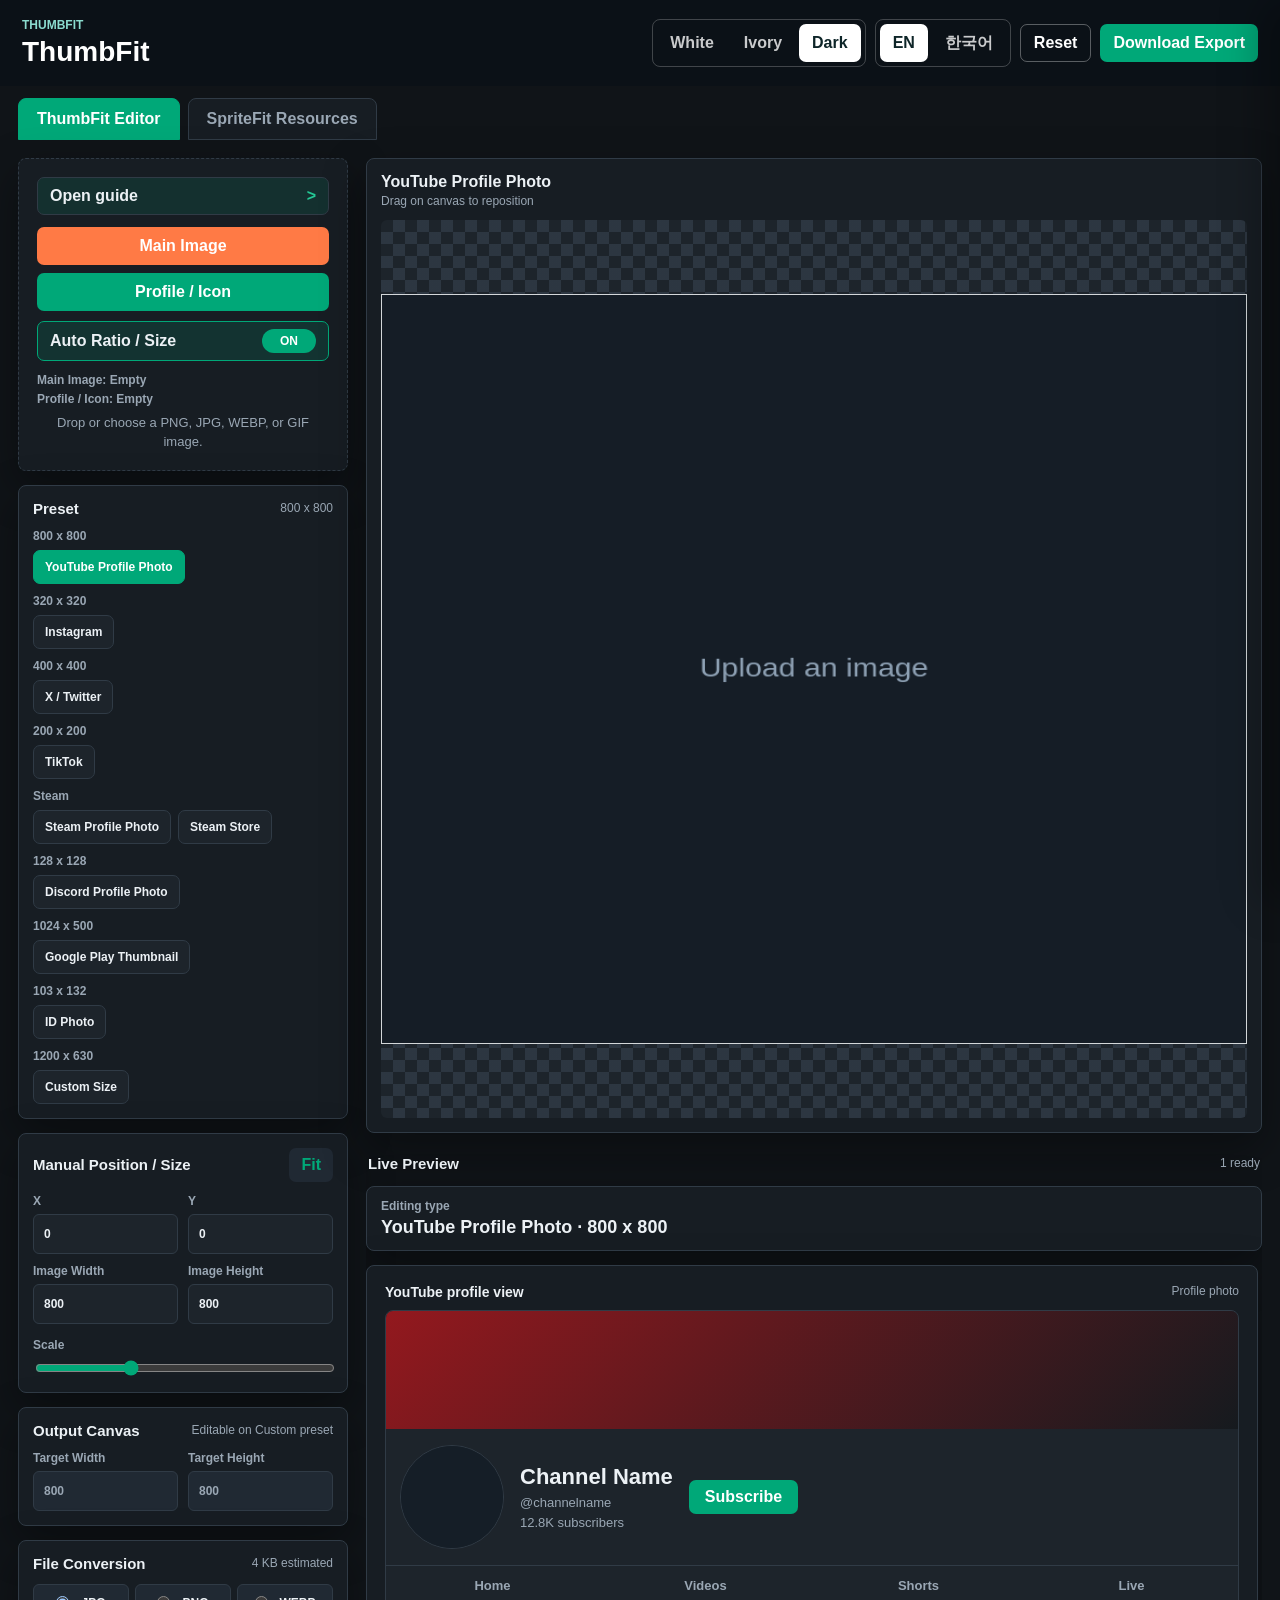
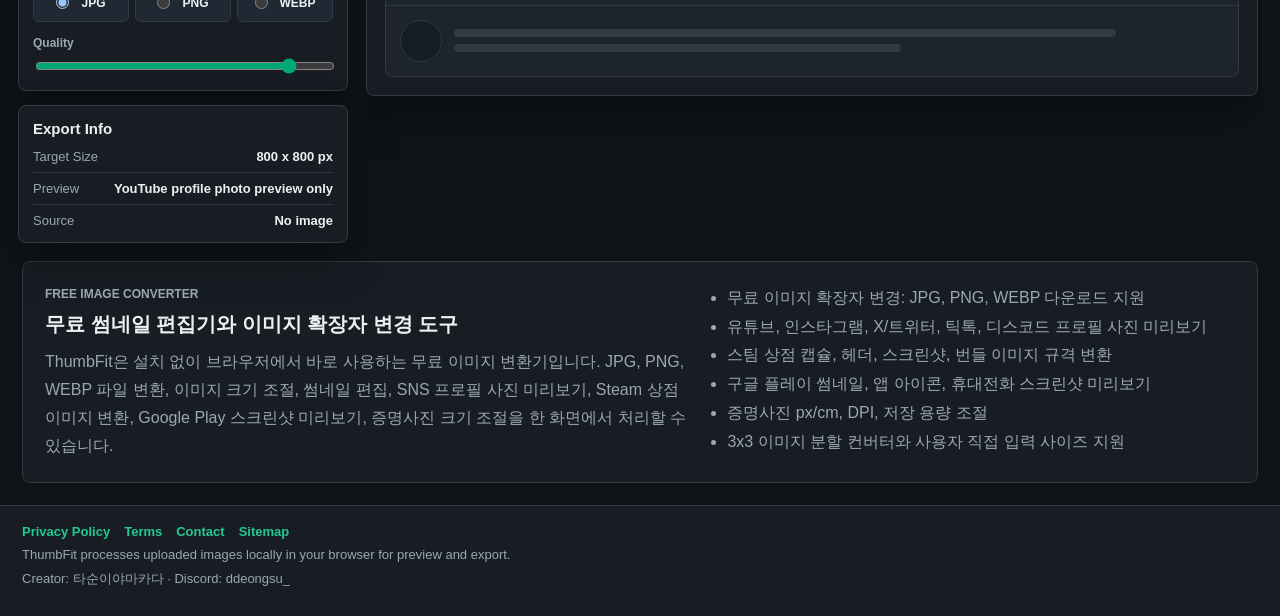
==== index.html @ 666d9df8 "Add sprite resource alignment tool" ====
<!doctype html>
<html lang="en">
  <head>
    <meta charset="utf-8">
    <meta name="viewport" content="width=device-width, initial-scale=1">
    <meta name="description" content="Free image converter and thumbnail editor. 무료 이미지 확장자 변경, 썸네일 편집기, 프로필 사진 미리보기, 이미지 크기 조절, JPG PNG WEBP 변환, Steam, Google Play, YouTube, Instagram, X, TikTok, Discord, 증명사진 편집을 브라우저에서 바로 처리합니다.">
    <meta name="google-site-verification" content="jRYwwNgMJ1QjmD5E3f8bFfAoU3kY9Cso9jX7HHzVXDA">
    <meta name="naver-site-verification" content="f6914a6bfcd2d42c911c6e9653a6bc9760baacd3">
    <meta name="robots" content="index, follow">
    <meta name="author" content="ThumbFit">
    <meta name="keywords" content="무료 이미지 변환, 이미지 확장자 변경, 썸네일 편집기, 무료 썸네일 만들기, 이미지 크기 조절, 프로필 사진 미리보기, JPG PNG 변환, WEBP 변환, 유튜브 프로필 사진, 인스타그램 프로필 사진, X 트위터 프로필 사진, 틱톡 프로필 사진, 디스코드 프로필 사진, 스팀 상점 이미지, 구글 플레이 스크린샷, 증명사진 크기 조절, thumbnail editor, image converter, profile picture preview, Steam store assets, Google Play screenshots, ID photo resize">
    <meta name="theme-color" content="#101418">
    <meta property="og:type" content="website">
    <meta property="og:title" content="ThumbFit - 무료 썸네일 편집기 및 이미지 변환기">
    <meta property="og:description" content="무료 이미지 확장자 변경, 썸네일 편집, 프로필 사진 미리보기, Steam 상점 이미지, Google Play 스크린샷, 증명사진 크기 조절을 브라우저에서 바로 처리합니다.">
    <meta property="og:url" content="https://ezeditor.org/">
    <meta name="twitter:card" content="summary">
    <meta name="twitter:title" content="ThumbFit - 무료 이미지 변환기">
    <meta name="twitter:description" content="Free thumbnail editor and image converter for JPG, PNG, WEBP, SNS profiles, Steam, Google Play, and ID photos.">
    <title>ThumbFit - 무료 썸네일 편집기, 이미지 확장자 변경, 프로필 사진 미리보기</title>
    <script async src="https://pagead2.googlesyndication.com/pagead/js/adsbygoogle.js?client=ca-pub-1434338615203147" crossorigin="anonymous"></script>
    <link rel="stylesheet" href="styles.css">
    <script type="application/ld+json">
      {
        "@context": "https://schema.org",
        "@type": "SoftwareApplication",
        "name": "ThumbFit",
        "alternateName": "무료 썸네일 편집기 및 이미지 변환기",
        "applicationCategory": "DesignApplication",
        "operatingSystem": "Web",
        "description": "A free browser-based image converter and thumbnail editor for resizing, previewing, converting, and downloading thumbnails, SNS profile photos, Steam store assets, Google Play screenshots, ID photos, and custom image sizes.",
        "featureList": [
          "무료 이미지 확장자 변경",
          "JPG, PNG, WEBP 이미지 변환",
          "썸네일 편집 및 이미지 크기 조절",
          "유튜브, 인스타그램, X, 틱톡, 디스코드 프로필 사진 미리보기",
          "스팀 상점 에셋 변환",
          "구글 플레이 스크린샷 및 썸네일 미리보기",
          "증명사진 크기 조절",
          "3x3 이미지 분할 컨버터"
        ],
        "offers": {
          "@type": "Offer",
          "price": "0",
          "priceCurrency": "USD"
        }
      }
    </script>
  </head>
  <body data-theme="dark">
    <header class="app-header">
      <div>
        <p class="eyebrow">ThumbFit</p>
        <h1 data-i18n="appTitle">ThumbFit</h1>
      </div>
      <div class="header-actions">
        <div class="mini-switch" aria-label="Theme selector">
          <button class="switch-button" type="button" data-theme-option="white" data-i18n="themeWhite">White</button>
          <button class="switch-button" type="button" data-theme-option="ivory" data-i18n="themeIvory">Ivory</button>
          <button class="switch-button is-active" type="button" data-theme-option="dark" data-i18n="themeDark">Dark</button>
        </div>
        <div class="mini-switch" aria-label="Language selector">
          <button class="switch-button is-active" type="button" data-lang-option="en">EN</button>
          <button class="switch-button" type="button" data-lang-option="ko">한국어</button>
        </div>
        <button class="ghost-button" id="resetButton" type="button" data-i18n="reset">Reset</button>
        <button class="primary-button" id="downloadButton" type="button" data-i18n="download">Download Export</button>
      </div>
    </header>

    <nav class="product-tabs" aria-label="Tool mode">
      <button class="product-tab is-active" type="button" data-product-tab="thumbnail">ThumbFit Editor</button>
      <button class="product-tab" type="button" data-product-tab="sprite">SpriteFit Resources</button>
    </nav>

    <main class="workspace" id="thumbnailTool" data-tool-panel="thumbnail">
      <section class="tool-panel" aria-label="Editor controls">
        <div class="upload-zone" id="dropZone">
          <input id="fileInput" type="file" accept="image/png,image/jpeg,image/webp,image/gif" hidden>
          <input id="profileFileInput" type="file" accept="image/png,image/jpeg,image/webp,image/gif" hidden>
          <button class="guide-open-button" id="guideOpenButton" type="button" data-i18n="guideBadge">Open guide</button>
          <div class="upload-splits">
            <button class="upload-button" id="uploadButton" type="button" data-upload-slot="main" data-i18n="uploadMain">Main Image</button>
            <button class="upload-button secondary" id="profileUploadButton" type="button" data-upload-slot="profile" data-i18n="uploadProfile">Profile / Icon</button>
          </div>
          <button class="auto-fit-toggle is-active" id="autoFitButton" type="button" aria-pressed="true">
            <span data-i18n="autoFit">Auto Ratio / Size</span>
            <strong data-i18n="autoOn">ON</strong>
          </button>
          <div class="slot-statuses">
            <span id="mainSlotStatus" data-i18n="slotEmpty">Empty</span>
            <span id="profileSlotStatus" data-i18n="slotEmpty">Empty</span>
          </div>
          <p data-i18n="uploadHelp">Drop or choose a PNG, JPG, WEBP, or GIF image.</p>
        </div>

        <div class="control-group">
          <div class="group-title">
            <h2 data-i18n="presetTitle">Preset</h2>
            <span id="presetMeta">1280 x 720</span>
          </div>
          <div id="presetButtons" class="preset-groups" aria-label="Preview presets"></div>
        </div>

        <div class="control-group">
          <div class="group-title">
            <h2 data-i18n="manualTitle">Manual Position / Size</h2>
            <button class="text-button" id="fitButton" type="button" data-i18n="fit">Fit</button>
          </div>
          <div class="grid-controls">
            <label>X <input id="offsetX" type="number" step="1" value="0"></label>
            <label>Y <input id="offsetY" type="number" step="1" value="0"></label>
            <label><span data-i18n="imageWidth">Image Width</span><input id="imageWidth" type="number" step="1" min="1" value="1280"></label>
            <label><span data-i18n="imageHeight">Image Height</span><input id="imageHeight" type="number" step="1" min="1" value="720"></label>
          </div>
          <label class="range-label">
            <span data-i18n="scale">Scale</span>
            <input id="scaleRange" type="range" min="10" max="300" value="100">
          </label>
        </div>

        <div class="control-group">
          <div class="group-title">
            <h2 data-i18n="canvasTitle">Output Canvas</h2>
            <span data-i18n="canvasNote">Editable on Custom preset</span>
          </div>
          <div class="grid-controls">
            <label><span data-i18n="targetWidth">Target Width</span><input id="targetWidthInput" type="number" step="1" min="1" value="1280"></label>
            <label><span data-i18n="targetHeight">Target Height</span><input id="targetHeightInput" type="number" step="1" min="1" value="720"></label>
          </div>
        </div>

        <div class="control-group">
          <div class="group-title">
            <h2 data-i18n="formatTitle">File Conversion</h2>
            <span id="fileEstimate">-</span>
          </div>
          <div class="segmented" role="radiogroup" aria-label="File format">
            <label><input type="radio" name="format" value="image/jpeg" checked> JPG</label>
            <label><input type="radio" name="format" value="image/png"> PNG</label>
            <label><input type="radio" name="format" value="image/webp"> WEBP</label>
          </div>
          <label class="range-label">
            <span data-i18n="quality">Quality</span>
            <input id="qualityRange" type="range" min="40" max="100" value="92">
          </label>
        </div>

        <div class="control-group id-photo-panel" id="idPhotoPanel" hidden>
          <div class="group-title">
            <h2 data-i18n="idPhotoTitle">ID Photo</h2>
            <span data-i18n="idPhotoNote">Free upload and save size</span>
          </div>
          <div class="grid-controls">
            <label><span data-i18n="targetWidth">Target Width</span><input id="idPhotoWidth" type="number" min="1" step="1" value="103"></label>
            <label><span data-i18n="targetHeight">Target Height</span><input id="idPhotoHeight" type="number" min="1" step="1" value="132"></label>
            <label><span data-i18n="idPhotoUnit">Unit</span><select id="idPhotoUnit"><option value="px">px</option><option value="cm">cm</option></select></label>
            <label><span data-i18n="idPhotoDpi">DPI</span><input id="idPhotoDpi" type="number" min="72" step="1" value="300"></label>
            <label><span data-i18n="idPhotoMaxSize">Save Capacity</span><select id="idPhotoMaxSize"><option value="0">Original</option><option value="102400">100 KB</option><option value="307200">300 KB</option><option value="512000">500 KB</option><option value="1048576">1 MB</option></select></label>
            <label><span data-i18n="quality">Quality</span><input id="idPhotoQuality" type="range" min="40" max="100" value="92"></label>
          </div>
        </div>

        <div class="control-group">
          <div class="group-title">
            <h2 data-i18n="exportInfo">Export Info</h2>
          </div>
          <dl class="spec-list">
            <div><dt data-i18n="targetSizeLabel">Target Size</dt><dd id="targetSize">1280 x 720 px</dd></div>
            <div><dt data-i18n="previewLabel">Preview</dt><dd id="previewKind">YouTube video thumbnail</dd></div>
            <div><dt data-i18n="sourceLabel">Source</dt><dd id="sourceInfo">No image</dd></div>
          </dl>
        </div>
      </section>

      <section class="canvas-stage" aria-label="Editor canvas">
        <div class="stage-toolbar">
          <div class="stage-title-group">
            <strong id="stageTitle">YouTube Thumbnail</strong>
            <span data-i18n="dragHelp">Drag on canvas to reposition</span>
          </div>
          <div class="stage-tools" id="stageOrientationControls" hidden>
            <span data-i18n="orientationTitle">Google Play Mode</span>
            <div class="segmented compact" role="radiogroup" aria-label="Google Play orientation">
              <label><input type="radio" name="orientation" value="landscape" checked> <span data-i18n="landscape">Landscape</span></label>
              <label><input type="radio" name="orientation" value="portrait"> <span data-i18n="portrait">Portrait</span></label>
            </div>
          </div>
          <div class="stage-tools converter-export-tools" id="converterExportControls" hidden>
            <span data-i18n="converterExportTitle">Save target</span>
            <div class="segmented compact" role="radiogroup" aria-label="Converter export mode">
              <label><input type="radio" name="exportMode" value="single" checked> <span data-i18n="exportSingle">Profile photo</span></label>
              <label><input type="radio" name="exportMode" value="split3x3"> <span data-i18n="exportSplit">3x3 converter</span></label>
            </div>
          </div>
        </div>
        <div class="stage-steam-assets" id="steamStorePanel" hidden>
          <div class="group-title">
            <h2 data-i18n="steamStoreNote">Official asset sizes</h2>
            <span data-i18n="steamStoreTitle">Steam Store</span>
          </div>
          <div class="steam-asset-list" id="steamAssetButtons" aria-label="Steam store asset type"></div>
        </div>
        <div class="canvas-shell" id="canvasDropZone" data-upload-slot="main">
          <canvas id="editorCanvas" width="1280" height="720"></canvas>
        </div>
      </section>

      <aside class="preview-panel" aria-label="Live previews">
        <div class="preview-header">
          <h2 data-i18n="previewTitle">Live Preview</h2>
          <span id="previewCount">0 ready</span>
        </div>
        <div class="preview-asset-banner" id="previewAssetBanner">
          <span id="previewAssetLabel">Editing</span>
          <strong id="previewAssetTitle">YouTube Thumbnail</strong>
        </div>
        <div class="preview-list" id="previewList"></div>
      </aside>
    </main>

    <main class="sprite-workspace" id="spriteTool" data-tool-panel="sprite" hidden>
      <section class="sprite-panel">
        <div class="upload-zone sprite-upload-zone" id="spriteDropZone">
          <input id="spriteFileInput" type="file" accept="image/png,image/jpeg,image/webp,image/gif" hidden>
          <button class="upload-button" id="spriteUploadButton" type="button">Upload Sprite Image</button>
          <p>PNG, JPG, WEBP 이미지를 넣으면 투명 여백을 감지하고 목표 규격의 중앙으로 자동 정렬합니다.</p>
        </div>

        <div class="control-group">
          <div class="group-title">
            <h2>Engine / Tool Preset</h2>
            <span id="spritePresetMeta">64 x 64</span>
          </div>
          <div class="sprite-preset-grid" id="spritePresetButtons" aria-label="Sprite size presets"></div>
        </div>

        <div class="control-group">
          <div class="group-title">
            <h2>Output Cell</h2>
            <button class="text-button" id="spriteAutoButton" type="button">Auto center</button>
          </div>
          <div class="grid-controls">
            <label>Width <input id="spriteWidthInput" type="number" min="1" step="1" value="64"></label>
            <label>Height <input id="spriteHeightInput" type="number" min="1" step="1" value="64"></label>
            <label>Padding <input id="spritePaddingInput" type="number" min="0" step="1" value="4"></label>
            <label>Scale % <input id="spriteScaleInput" type="number" min="1" step="1" value="100"></label>
          </div>
        </div>

        <div class="control-group">
          <div class="group-title">
            <h2>Alignment</h2>
            <span id="spriteSourceInfo">No image</span>
          </div>
          <div class="segmented sprite-options">
            <label><input type="radio" name="spriteAnchor" value="center" checked> Center</label>
            <label><input type="radio" name="spriteAnchor" value="bottom"> Feet / Bottom</label>
          </div>
          <div class="segmented sprite-options">
            <label><input type="radio" name="spriteFit" value="contain" checked> Full visible</label>
            <label><input type="radio" name="spriteFit" value="cover"> Fill cell</label>
          </div>
          <label class="check-row"><input id="spriteTrimInput" type="checkbox" checked> Auto trim transparent border</label>
          <label class="check-row"><input id="spriteGuideInput" type="checkbox" checked> Show center and foot guide</label>
        </div>

        <button class="primary-button sprite-download-button" id="spriteDownloadButton" type="button">Download Sprite PNG</button>
      </section>

      <section class="sprite-stage">
        <div class="stage-toolbar">
          <div class="stage-title-group">
            <strong>SpriteFit Auto Center</strong>
            <span>엔진별 셀 크기에 맞춰 캐릭터 중심과 발 위치를 안정화합니다.</span>
          </div>
        </div>
        <div class="sprite-canvas-wrap">
          <canvas id="spriteCanvas" width="64" height="64"></canvas>
        </div>
      </section>

      <aside class="sprite-preview-panel">
        <div class="preview-header">
          <h2>Movement Preview</h2>
          <span id="spritePreviewStatus">waiting</span>
        </div>
        <div class="sprite-walk-preview" id="spriteWalkPreview"></div>
        <div class="sprite-info-card">
          <strong>What this fixes</strong>
          <p>서로 다른 크기의 리소스를 가져올 때 캐릭터가 한쪽으로 쏠리거나 이동 중 흔들리는 문제를 줄입니다. 투명 영역을 기준으로 실제 캐릭터 영역을 찾고, 목표 셀의 중앙 또는 발 기준 위치로 다시 배치합니다.</p>
        </div>
      </aside>
    </main>

    <section class="seo-content" data-tool-panel="thumbnail" aria-label="Supported image tools">
      <div>
        <p class="eyebrow">Free Image Converter</p>
        <h2>무료 썸네일 편집기와 이미지 확장자 변경 도구</h2>
        <p>
          ThumbFit은 설치 없이 브라우저에서 바로 사용하는 무료 이미지 변환기입니다.
          JPG, PNG, WEBP 파일 변환, 이미지 크기 조절, 썸네일 편집, SNS 프로필 사진 미리보기,
          Steam 상점 이미지 변환, Google Play 스크린샷 미리보기, 증명사진 크기 조절을 한 화면에서 처리할 수 있습니다.
        </p>
      </div>
      <ul class="seo-keyword-list">
        <li>무료 이미지 확장자 변경: JPG, PNG, WEBP 다운로드 지원</li>
        <li>유튜브, 인스타그램, X/트위터, 틱톡, 디스코드 프로필 사진 미리보기</li>
        <li>스팀 상점 캡슐, 헤더, 스크린샷, 번들 이미지 규격 변환</li>
        <li>구글 플레이 썸네일, 앱 아이콘, 휴대전화 스크린샷 미리보기</li>
        <li>증명사진 px/cm, DPI, 저장 용량 조절</li>
        <li>3x3 이미지 분할 컨버터와 사용자 직접 입력 사이즈 지원</li>
      </ul>
    </section>

    <footer class="site-footer">
      <nav aria-label="Site information">
        <a href="privacy.html">Privacy Policy</a>
        <a href="terms.html">Terms</a>
        <a href="contact.html">Contact</a>
        <a href="sitemap.xml">Sitemap</a>
      </nav>
      <p>ThumbFit processes uploaded images locally in your browser for preview and export.</p>
      <p>Creator: 타순이야마카다 · Discord: ddeongsu_</p>
    </footer>

    <div class="guide-overlay" id="guideOverlay" hidden></div>
    <aside class="guide-drawer" id="guideDrawer" aria-label="Service guide" aria-hidden="true">
      <div class="guide-drawer-head">
        <div>
          <span data-i18n="guideBadge">Open guide</span>
          <strong data-i18n="guideTitle">Thumbnail editor guide</strong>
        </div>
        <button class="guide-close-button" id="guideCloseButton" type="button" aria-label="Close guide">x</button>
      </div>
      <div class="guide-content">
        <section class="guide-block">
          <h2 data-i18n="guideFeatureTitle">What this editor does</h2>
          <p data-i18n="guideFeatureText">Create platform-ready images for profile photos, Steam store assets, Google Play listings, ID photos, and custom sizes. The live preview shows how the image will look before export.</p>
        </section>
        <section class="guide-block">
          <h2 data-i18n="guideHowTitle">Basic workflow</h2>
          <ol>
            <li data-i18n="guideHowStep1">Choose the platform or image type from the preset list.</li>
            <li data-i18n="guideHowStep2">Upload a main image, and upload a profile/icon image when the preset needs one.</li>
            <li data-i18n="guideHowStep3">Use auto ratio for one-touch fitting, or click the canvas image to drag and resize it manually.</li>
            <li data-i18n="guideHowStep4">Check the live preview, choose JPG, PNG, or WEBP, then download the finished file.</li>
          </ol>
        </section>
        <section class="guide-block">
          <h2 data-i18n="guideTabsTitle">Preset tabs explained</h2>
          <ul>
            <li data-i18n="guideTabYoutube">YouTube Profile: prepares a square channel profile image and shows a channel-style preview.</li>
            <li data-i18n="guideTabSns">Instagram, X, TikTok, Discord, Steam Profile: checks circular avatar cropping in realistic profile layouts.</li>
            <li data-i18n="guideTabSteam">Steam Store: converts artwork to official capsule, screenshot, background, and bundle header sizes with store-like previews.</li>
            <li data-i18n="guideTabPlay">Google Play: previews app icon, feature graphic, and phone screenshots in a Play Store listing style.</li>
            <li data-i18n="guideTabId">ID Photo: resizes a free-uploaded photo and lets you control pixel/cm size, DPI, quality, and target file capacity.</li>
            <li data-i18n="guideTabCustom">Custom Size: lets you enter your own width and height for ads, blogs, banners, or other uploads.</li>
          </ul>
        </section>
        <section class="guide-block">
          <h2 data-i18n="guideFaqTitle">Frequently asked questions</h2>
          <dl class="guide-faq">
            <dt data-i18n="guideFaqQ1">Are my uploaded images sent to a server?</dt>
            <dd data-i18n="guideFaqA1">No. Editing happens in your browser canvas, so the image is processed locally on this page.</dd>
            <dt data-i18n="guideFaqQ2">Why does auto ratio sometimes add a soft background?</dt>
            <dd data-i18n="guideFaqA2">When the original ratio is different from the target, the editor keeps the full image visible and fills the remaining area with a blurred background.</dd>
            <dt data-i18n="guideFaqQ3">Can I manually adjust the crop?</dt>
            <dd data-i18n="guideFaqA3">Yes. Click the image on the canvas, drag it to move, or drag the handles to resize it.</dd>
            <dt data-i18n="guideFaqQ4">Which file format should I download?</dt>
            <dd data-i18n="guideFaqA4">Use JPG for small store images, PNG for sharp logos or transparent-looking artwork, and WEBP when you want a compact modern file.</dd>
          </dl>
        </section>
        <section class="guide-block">
          <h2 data-i18n="guideTipTitle">Practical tips</h2>
          <ul>
            <li data-i18n="guideTip1">Start with an image larger than the target size to avoid blurry exports.</li>
            <li data-i18n="guideTip2">Keep faces, logos, and important text away from the edge because profile circles and store cards can crop corners.</li>
            <li data-i18n="guideTip3">For Steam assets, select the exact asset type first, then upload or refit the image so the canvas uses the correct official size.</li>
            <li data-i18n="guideTip4">Before downloading, check both the editor canvas and the live preview because each platform displays images differently.</li>
          </ul>
        </section>
      </div>
    </aside>

    <script src="app.js"></script>
  </body>
</html>
---- styles.css ----
:root {
  color-scheme: light;
  --bg: #f3f6f8;
  --panel: #ffffff;
  --panel-strong: #edf2f6;
  --text: #1f242a;
  --muted: #67727f;
  --line: #d9e1e8;
  --brand: #00875f;
  --brand-dark: #006f4f;
  --accent: #e86138;
  --shadow: 0 16px 40px rgba(22, 34, 45, 0.12);
  --mock-bg: #ffffff;
  --mock-soft: #f2f4f7;
}

body[data-theme="ivory"] {
  --bg: #f6f0e4;
  --panel: #fffaf0;
  --panel-strong: #efe5d2;
  --text: #2a251e;
  --muted: #746957;
  --line: #ded0ba;
  --brand: #0c7b65;
  --brand-dark: #075f4e;
  --accent: #bd5d2a;
  --shadow: 0 16px 40px rgba(92, 70, 42, 0.14);
  --mock-bg: #fffdf7;
  --mock-soft: #f3ead9;
}

body[data-theme="dark"] {
  color-scheme: dark;
  --bg: #101418;
  --panel: #171d23;
  --panel-strong: #202933;
  --text: #ecf1f5;
  --muted: #9aa7b4;
  --line: #303b46;
  --brand: #00a878;
  --brand-dark: #24c895;
  --accent: #ff7a45;
  --shadow: 0 16px 44px rgba(0, 0, 0, 0.34);
  --mock-bg: #1d242b;
  --mock-soft: #26313c;
}

* {
  box-sizing: border-box;
}

body {
  margin: 0;
  min-height: 100vh;
  background: var(--bg);
  color: var(--text);
  font-family: Inter, "Segoe UI", "Noto Sans KR", Arial, sans-serif;
}

button,
input,
select {
  font: inherit;
}

button {
  border: 0;
}

.app-header {
  display: flex;
  align-items: center;
  justify-content: space-between;
  gap: 18px;
  padding: 18px 22px;
  background: #0e2528;
  color: #fff;
}

body[data-theme="dark"] .app-header {
  background: #0b1117;
}

.eyebrow {
  margin: 0 0 4px;
  color: #8bdccf;
  font-size: 12px;
  font-weight: 800;
  letter-spacing: 0;
  text-transform: uppercase;
}

h1,
h2,
h3,
h4,
p {
  margin: 0;
}

h1 {
  font-size: 28px;
  line-height: 1.15;
}

h2 {
  font-size: 15px;
}

.header-actions {
  display: flex;
  align-items: center;
  justify-content: flex-end;
  gap: 9px;
  flex-wrap: wrap;
}

.product-tabs {
  display: flex;
  gap: 8px;
  padding: 12px 18px 0;
  background: var(--bg);
}

.product-tab {
  min-height: 42px;
  border: 1px solid var(--line);
  border-radius: 8px 8px 0 0;
  padding: 0 18px;
  background: var(--panel);
  color: var(--muted);
  cursor: pointer;
  font-weight: 900;
}

.product-tab.is-active {
  background: var(--brand);
  color: #fff;
  border-color: var(--brand);
}

.mini-switch {
  display: flex;
  align-items: center;
  gap: 4px;
  padding: 4px;
  border: 1px solid rgba(255, 255, 255, 0.22);
  border-radius: 8px;
}

.switch-button,
.primary-button,
.ghost-button,
.upload-button,
.text-button {
  min-height: 38px;
  border-radius: 7px;
  padding: 0 13px;
  cursor: pointer;
  font-weight: 800;
}

.switch-button {
  background: transparent;
  color: rgba(255, 255, 255, 0.78);
}

.switch-button.is-active {
  background: #fff;
  color: #0e2528;
}

.primary-button {
  background: var(--brand);
  color: #fff;
}

.primary-button:hover {
  background: var(--brand-dark);
}

.ghost-button {
  background: transparent;
  border: 1px solid rgba(255, 255, 255, 0.32);
  color: #fff;
}

body[data-active-tool="sprite"] #resetButton,
body[data-active-tool="sprite"] #downloadButton {
  display: none;
}

.text-button {
  min-height: 34px;
  padding: 0 12px;
  background: var(--panel-strong);
  color: var(--brand);
}

.workspace {
  display: grid;
  grid-template-columns: minmax(290px, 340px) minmax(420px, 1fr);
  gap: 18px;
  padding: 18px;
  min-height: calc(100vh - 82px);
}

.sprite-workspace {
  display: grid;
  grid-template-columns: minmax(300px, 360px) minmax(430px, 1fr) minmax(280px, 360px);
  gap: 18px;
  padding: 18px;
  min-height: calc(100vh - 136px);
}

.sprite-workspace[hidden] {
  display: none;
}

.tool-panel,
.preview-panel,
.canvas-stage,
.sprite-panel,
.sprite-stage,
.sprite-preview-panel {
  min-width: 0;
}

.tool-panel,
.preview-panel,
.sprite-panel,
.sprite-preview-panel {
  display: flex;
  flex-direction: column;
  gap: 14px;
}

.tool-panel {
  grid-row: 1 / span 2;
}

.upload-zone,
.control-group,
.canvas-stage,
.preview-card,
.sprite-stage,
.sprite-preview-panel,
.sprite-info-card {
  background: var(--panel);
  border: 1px solid var(--line);
  border-radius: 8px;
  box-shadow: var(--shadow);
}

.upload-zone {
  padding: 18px;
  text-align: center;
  border-style: dashed;
}

.upload-zone.dragging {
  border-color: var(--brand);
  background: color-mix(in srgb, var(--brand) 12%, var(--panel));
}

.upload-zone.slot-dragging {
  border-color: var(--brand);
}

.sprite-upload-zone {
  display: grid;
  gap: 10px;
}

.sprite-preset-grid {
  display: grid;
  grid-template-columns: repeat(2, minmax(0, 1fr));
  gap: 8px;
}

.sprite-preset-button {
  min-height: 54px;
  border: 1px solid var(--line);
  border-radius: 8px;
  padding: 8px;
  background: var(--panel-strong);
  color: var(--text);
  cursor: pointer;
  text-align: left;
  font-weight: 900;
}

.sprite-preset-button span {
  display: block;
  margin-top: 3px;
  color: var(--muted);
  font-size: 12px;
  font-weight: 800;
}

.sprite-preset-button.is-active {
  border-color: var(--brand);
  color: #fff;
  background: var(--brand);
}

.sprite-preset-button.is-active span {
  color: rgba(255, 255, 255, 0.82);
}

.sprite-options {
  margin-top: 10px;
}

.check-row {
  display: flex;
  align-items: center;
  gap: 9px;
  margin-top: 10px;
  color: var(--muted);
  font-size: 13px;
  font-weight: 800;
}

.sprite-download-button {
  width: 100%;
}

.sprite-stage {
  display: grid;
  grid-template-rows: auto minmax(360px, 1fr);
  overflow: hidden;
}

.sprite-canvas-wrap {
  display: grid;
  place-items: center;
  min-height: 420px;
  padding: 18px;
  background:
    linear-gradient(45deg, rgba(127, 145, 160, 0.18) 25%, transparent 25%),
    linear-gradient(-45deg, rgba(127, 145, 160, 0.18) 25%, transparent 25%),
    linear-gradient(45deg, transparent 75%, rgba(127, 145, 160, 0.18) 75%),
    linear-gradient(-45deg, transparent 75%, rgba(127, 145, 160, 0.18) 75%);
  background-size: 28px 28px;
  background-position: 0 0, 0 14px, 14px -14px, -14px 0;
}

#spriteCanvas {
  max-width: min(100%, 720px);
  max-height: 70vh;
  width: auto;
  height: auto;
  image-rendering: pixelated;
  border: 1px solid var(--line);
  background: transparent;
  box-shadow: var(--shadow);
}

.sprite-preview-panel {
  padding: 14px;
}

.sprite-walk-preview {
  display: grid;
  grid-template-columns: repeat(5, 1fr);
  gap: 8px;
  min-height: 120px;
}

.sprite-step {
  display: grid;
  place-items: end center;
  min-height: 112px;
  border: 1px dashed color-mix(in srgb, var(--brand) 55%, var(--line));
  border-radius: 8px;
  background: var(--mock-soft);
  overflow: hidden;
}

.sprite-step img {
  max-width: 86%;
  max-height: 90%;
  image-rendering: pixelated;
}

.sprite-step:nth-child(2),
.sprite-step:nth-child(4) {
  transform: translateY(-6px);
}

.sprite-info-card {
  display: grid;
  gap: 8px;
  padding: 14px;
  color: var(--muted);
  line-height: 1.65;
}

.sprite-info-card strong {
  color: var(--text);
}

.guide-open-button {
  display: flex;
  align-items: center;
  justify-content: space-between;
  width: 100%;
  min-height: 38px;
  margin-bottom: 12px;
  border: 1px solid var(--line);
  border-radius: 7px;
  padding: 0 12px;
  background: color-mix(in srgb, var(--brand) 14%, var(--panel));
  color: var(--text);
  cursor: pointer;
  font-weight: 900;
}

.guide-open-button::after {
  content: ">";
  color: var(--brand-dark);
}

.guide-overlay {
  position: fixed;
  inset: 0;
  z-index: 40;
  background: rgba(0, 0, 0, 0.48);
}

.guide-overlay[hidden] {
  display: none;
}

.guide-drawer {
  position: fixed;
  top: 0;
  right: 0;
  z-index: 41;
  display: grid;
  grid-template-rows: auto minmax(0, 1fr);
  width: min(560px, calc(100vw - 24px));
  height: 100vh;
  border-left: 1px solid var(--line);
  background: var(--panel);
  box-shadow: -18px 0 40px rgba(0, 0, 0, 0.28);
  transform: translateX(100%);
  transition: transform 180ms ease;
}

.guide-drawer.is-open {
  transform: translateX(0);
}

.guide-drawer-head {
  display: flex;
  align-items: center;
  justify-content: space-between;
  gap: 12px;
  padding: 20px 22px;
  border-bottom: 1px solid var(--line);
}

.guide-drawer-head div {
  display: grid;
  gap: 4px;
}

.guide-drawer-head span {
  color: var(--brand);
  font-size: 12px;
  font-weight: 900;
}

.guide-drawer-head strong {
  color: var(--text);
  font-size: 24px;
  line-height: 1.2;
}

.guide-close-button {
  width: 40px;
  height: 40px;
  border-radius: 7px;
  background: var(--panel-strong);
  color: var(--text);
  cursor: pointer;
  font-weight: 900;
}

.guide-content {
  display: grid;
  gap: 14px;
  align-content: start;
  overflow: auto;
  padding: 18px 22px 24px;
}

.guide-block {
  display: grid;
  gap: 10px;
  min-width: 0;
  padding: 14px;
  border: 1px solid var(--line);
  border-radius: 7px;
  background: var(--mock-bg);
}

.guide-block h2 {
  color: var(--text);
  font-size: 16px;
  line-height: 1.35;
}

.guide-block p,
.guide-block li,
.guide-faq dd,
.guide-faq dt {
  color: var(--muted);
  font-size: 14px;
  line-height: 1.65;
}

.guide-block ol,
.guide-block ul,
.guide-faq {
  display: grid;
  gap: 8px;
  margin: 0;
  padding-left: 20px;
}

.guide-faq {
  padding-left: 0;
}

.guide-faq dt {
  color: var(--text);
  font-weight: 900;
}

.guide-faq dd {
  margin: -4px 0 8px;
}

.upload-button {
  width: 100%;
  margin-bottom: 10px;
  background: var(--accent);
  color: #fff;
}

.upload-button.secondary {
  background: var(--brand);
}

.upload-splits {
  display: grid;
  grid-template-columns: 1fr;
  gap: 8px;
}

.upload-splits .upload-button {
  margin-bottom: 0;
}

.upload-splits .upload-button.dragging {
  outline: 3px solid color-mix(in srgb, var(--brand) 45%, transparent);
  outline-offset: 2px;
  filter: brightness(1.08);
}

.auto-fit-toggle {
  display: flex;
  align-items: center;
  justify-content: space-between;
  gap: 12px;
  width: 100%;
  min-height: 40px;
  margin-top: 10px;
  border: 1px solid var(--line);
  border-radius: 7px;
  padding: 0 12px;
  background: var(--panel-strong);
  color: var(--muted);
  cursor: pointer;
  font-weight: 900;
}

.auto-fit-toggle strong {
  min-width: 54px;
  border-radius: 999px;
  padding: 5px 10px;
  background: #5f6b76;
  color: #fff;
  font-size: 12px;
  text-align: center;
}

.auto-fit-toggle.is-active {
  border-color: var(--brand);
  background: color-mix(in srgb, var(--brand) 16%, var(--panel));
  color: var(--text);
}

.auto-fit-toggle.is-active strong {
  background: var(--brand);
  color: #fff;
}

.slot-statuses {
  display: grid;
  gap: 5px;
  margin: 12px 0 8px;
  color: var(--muted);
  font-size: 12px;
  font-weight: 800;
  text-align: left;
}

.upload-zone p {
  color: var(--muted);
  font-size: 13px;
  line-height: 1.45;
}

.control-group {
  padding: 14px;
}

.group-title,
.preview-header,
.stage-toolbar {
  display: flex;
  align-items: center;
  justify-content: space-between;
  gap: 12px;
}

.group-title span,
.preview-header span,
.stage-toolbar span,
.preview-meta {
  color: var(--muted);
  font-size: 12px;
}

select,
input[type="number"] {
  width: 100%;
  min-height: 40px;
  border: 1px solid var(--line);
  border-radius: 6px;
  background: var(--mock-bg);
  color: var(--text);
  padding: 0 10px;
}

input:disabled {
  background: var(--panel-strong);
  color: var(--muted);
  cursor: not-allowed;
}

.grid-controls {
  display: grid;
  grid-template-columns: repeat(2, minmax(0, 1fr));
  gap: 10px;
  margin-top: 12px;
}

label {
  display: grid;
  gap: 6px;
  color: var(--muted);
  font-size: 12px;
  font-weight: 800;
}

.range-label {
  margin-top: 14px;
}

input[type="range"] {
  width: 100%;
  accent-color: var(--brand);
}

.segmented {
  display: grid;
  grid-template-columns: repeat(3, 1fr);
  gap: 6px;
  margin-top: 12px;
}

.segmented.two {
  grid-template-columns: repeat(2, 1fr);
}

.segmented.compact {
  grid-template-columns: repeat(2, minmax(86px, 1fr));
  margin-top: 0;
}

.segmented label {
  display: flex;
  align-items: center;
  justify-content: center;
  min-height: 38px;
  border: 1px solid var(--line);
  border-radius: 6px;
  background: var(--panel-strong);
  color: var(--text);
}

.segmented input {
  margin: 0 6px 0 0;
}

.preset-groups {
  display: grid;
  gap: 10px;
  margin-top: 12px;
}

.preset-group {
  display: grid;
  gap: 7px;
}

.preset-size {
  color: var(--muted);
  font-size: 12px;
  font-weight: 900;
}

.preset-button-row {
  display: flex;
  flex-wrap: wrap;
  gap: 7px;
}

.preset-button {
  min-height: 34px;
  border: 1px solid var(--line);
  border-radius: 7px;
  padding: 0 11px;
  background: var(--mock-bg);
  color: var(--text);
  cursor: pointer;
  font-size: 12px;
  font-weight: 900;
}

.preset-button.is-active {
  border-color: var(--brand);
  background: var(--brand);
  color: #fff;
}

.spec-list {
  display: grid;
  gap: 8px;
  margin: 12px 0 0;
}

.spec-list div {
  display: flex;
  justify-content: space-between;
  gap: 12px;
  padding-bottom: 8px;
  border-bottom: 1px solid var(--line);
}

.spec-list div:last-child {
  padding-bottom: 0;
  border-bottom: 0;
}

dt,
dd {
  margin: 0;
  font-size: 13px;
}

dt {
  color: var(--muted);
}

dd {
  text-align: right;
  font-weight: 800;
}

.canvas-stage {
  display: grid;
  grid-template-rows: auto minmax(0, 1fr);
  padding: 14px;
  overflow: hidden;
}

.stage-toolbar {
  flex-wrap: wrap;
  padding-bottom: 12px;
}

.stage-title-group {
  display: grid;
  gap: 3px;
}

.stage-tools {
  display: flex;
  align-items: center;
  gap: 10px;
}

.converter-export-tools {
  flex: 0 1 460px;
  justify-content: flex-end;
  margin-left: auto;
}

.converter-export-tools > span {
  flex: 0 0 auto;
  white-space: nowrap;
}

.converter-export-tools .segmented.compact {
  grid-template-columns: repeat(2, minmax(145px, 1fr));
  min-width: min(100%, 310px);
}

.converter-export-tools .segmented label {
  white-space: nowrap;
}

.stage-tools[hidden] {
  display: none;
}

.canvas-shell {
  display: grid;
  place-items: center;
  min-height: 360px;
  border-radius: 6px;
  background:
    linear-gradient(45deg, color-mix(in srgb, var(--line) 80%, transparent) 25%, transparent 25%),
    linear-gradient(-45deg, color-mix(in srgb, var(--line) 80%, transparent) 25%, transparent 25%),
    linear-gradient(45deg, transparent 75%, color-mix(in srgb, var(--line) 80%, transparent) 75%),
    linear-gradient(-45deg, transparent 75%, color-mix(in srgb, var(--line) 80%, transparent) 75%);
  background-color: var(--mock-bg);
  background-position: 0 0, 0 12px, 12px -12px, -12px 0;
  background-size: 24px 24px;
  overflow: auto;
}

.canvas-shell.dragging {
  outline: 3px solid color-mix(in srgb, var(--brand) 55%, transparent);
  outline-offset: 3px;
}

#editorCanvas {
  display: block;
  width: min(100%, 920px);
  height: auto;
  max-height: calc(100vh - 150px);
  border: 1px solid rgba(15, 36, 48, 0.18);
  background: #fff;
  cursor: default;
  touch-action: none;
  user-select: none;
}

.preview-panel {
  grid-column: 2;
  overflow: hidden;
}

.preview-header {
  padding: 4px 2px 0;
}

.preview-asset-banner {
  display: grid;
  gap: 4px;
  padding: 12px 14px;
  border: 1px solid var(--line);
  border-radius: 8px;
  background: var(--panel);
  box-shadow: var(--shadow);
}

.preview-asset-banner span {
  color: var(--muted);
  font-size: 12px;
  font-weight: 900;
}

.preview-asset-banner strong {
  color: var(--text);
  font-size: 18px;
}

.preview-list {
  display: grid;
  gap: 18px;
  overflow: auto;
  padding-right: 4px;
}

.preview-card {
  padding: 18px;
}

.preview-title {
  display: flex;
  justify-content: space-between;
  gap: 12px;
  margin-bottom: 10px;
}

.preview-title strong {
  font-size: 14px;
}

.mock {
  background: var(--mock-bg);
  border: 1px solid var(--line);
  border-radius: 8px;
  overflow: hidden;
}

.mock img,
.google-play-page img {
  display: block;
  width: 100%;
  height: 100%;
  object-fit: cover;
}

.mock-youtube .thumb {
  aspect-ratio: 16 / 9;
  background: var(--mock-soft);
}

.mock-row {
  display: flex;
  gap: 14px;
  padding: 14px;
}

.mock-avatar {
  width: 74px;
  height: 74px;
  flex: 0 0 74px;
  border-radius: 50%;
  overflow: hidden;
  background: var(--mock-soft);
}

.youtube-combined-row .mock-avatar {
  width: 92px;
  height: 92px;
  flex-basis: 92px;
}

.youtube-combined-row {
  align-items: center;
  border-bottom: 1px solid var(--line);
}

.youtube-combined-row button {
  margin-left: auto;
  background: var(--text);
  color: var(--panel);
}

.youtube-profile-preview button {
  min-height: 36px;
  border-radius: 999px;
  padding: 0 18px;
  background: var(--text);
  color: var(--panel);
  font-weight: 900;
}

.yt-profile-cover {
  height: 118px;
  background:
    linear-gradient(135deg, rgba(255, 0, 0, 0.5), rgba(20, 24, 28, 0.92)),
    var(--mock-soft);
}

.yt-profile-head {
  display: flex;
  align-items: center;
  gap: 16px;
  padding: 16px 14px;
  border-bottom: 1px solid var(--line);
}

.yt-profile-copy {
  display: grid;
  gap: 5px;
  min-width: 0;
}

.yt-profile-copy strong {
  color: var(--text);
  font-size: 22px;
}

.yt-profile-copy p {
  color: var(--muted);
  font-size: 13px;
}

.yt-profile-tabs {
  display: grid;
  grid-template-columns: repeat(4, 1fr);
  border-bottom: 1px solid var(--line);
  color: var(--muted);
  font-size: 13px;
  font-weight: 900;
  text-align: center;
}

.yt-profile-tabs span {
  padding: 12px 4px;
}

.yt-profile-row {
  display: flex;
  gap: 12px;
  padding: 14px;
}

.mock-lines {
  flex: 1;
  display: grid;
  align-content: center;
  gap: 7px;
}

.line {
  height: 8px;
  border-radius: 999px;
  background: var(--line);
}

.line.short {
  width: 58%;
}

.line.long {
  width: 86%;
}

.mock-phone {
  width: min(210px, 100%);
  margin: 0 auto;
  padding: 10px;
  border-radius: 24px;
  background: #111820;
}

.mock-phone .screen {
  aspect-ratio: 9 / 16;
  overflow: hidden;
  border-radius: 16px;
  background: var(--mock-soft);
}

.app-profile {
  color: var(--text);
}

.app-profile button {
  min-height: 34px;
  border-radius: 7px;
  padding: 0 16px;
  background: var(--brand);
  color: #fff;
  font-weight: 900;
}

.profile-topbar,
.yt-channel-top {
  padding: 14px;
}

.profile-topbar {
  display: flex;
  align-items: center;
  justify-content: space-between;
  border-bottom: 1px solid var(--line);
}

.profile-avatar {
  overflow: hidden;
  border-radius: 50%;
  background: var(--mock-soft);
  border: 1px solid var(--line);
}

.profile-avatar.xl {
  width: 104px;
  height: 104px;
  flex: 0 0 104px;
}

.profile-avatar.sm {
  width: 42px;
  height: 42px;
  flex: 0 0 42px;
}

.profile-avatar img {
  display: block;
  width: 100%;
  height: 100%;
  object-fit: cover;
}

.split-profile-preview {
  display: grid;
  grid-template-columns: minmax(260px, 1fr) minmax(220px, 0.78fr);
  gap: 14px;
  align-items: start;
}

.split-profile-preview > .mock {
  width: 100%;
}

.split-header-tool {
  display: grid;
  gap: 12px;
  padding: 14px;
  border: 1px solid var(--line);
  border-radius: 8px;
  background: var(--panel);
  box-shadow: var(--shadow);
}

.split-header-copy {
  display: grid;
  gap: 4px;
}

.split-header-copy strong {
  color: var(--text);
  font-size: 14px;
}

.split-header-copy p {
  color: var(--muted);
  font-size: 12px;
  line-height: 1.45;
}

.split-header-grid {
  display: grid;
  grid-template-columns: repeat(3, 1fr);
  gap: 3px;
  overflow: hidden;
  border-radius: 7px;
  background: var(--line);
}

.split-header-grid span {
  aspect-ratio: 1;
  background-size: 300% 300%;
  background-repeat: no-repeat;
  background-color: var(--mock-soft);
}

.profile-stats {
  display: grid;
  grid-template-columns: repeat(3, minmax(0, 1fr));
  gap: 10px;
  text-align: center;
}

.profile-stats span {
  display: grid;
  gap: 4px;
}

.profile-stats small,
.profile-bio p {
  color: var(--muted);
}

.profile-bio {
  display: grid;
  gap: 5px;
  padding: 0 14px 14px;
  font-size: 13px;
}

.profile-actions {
  display: grid;
  grid-template-columns: repeat(2, 1fr);
  gap: 8px;
  padding: 0 14px 14px;
}

.profile-actions button:nth-child(2),
.x-head button {
  background: var(--panel-strong);
  color: var(--text);
}

.ig-profile-head {
  display: flex;
  align-items: center;
  gap: 18px;
  padding: 16px 14px 12px;
}

.ig-grid,
.tiktok-grid {
  display: grid;
  gap: 3px;
  border-top: 1px solid var(--line);
}

.ig-grid {
  grid-template-columns: repeat(3, 1fr);
}

.ig-grid span,
.tiktok-grid span {
  aspect-ratio: 1;
  background: var(--mock-soft);
  overflow: hidden;
}

.ig-grid img,
.tiktok-grid img {
  width: 100%;
  height: 100%;
  object-fit: cover;
}

.x-cover {
  height: 118px;
  background: linear-gradient(135deg, var(--brand), var(--mock-soft));
}

.x-head {
  display: flex;
  align-items: flex-start;
  justify-content: space-between;
  padding: 0 14px;
  transform: translateY(-34px);
  margin-bottom: -24px;
}

.x-head .profile-avatar {
  border: 4px solid var(--mock-bg);
}

.x-head button {
  margin-top: 42px;
}

.x-stats {
  display: flex;
  gap: 16px;
  padding: 0 14px 14px;
  color: var(--muted);
  font-size: 13px;
}

.x-stats strong {
  color: var(--text);
}

.x-tabs {
  display: grid;
  grid-template-columns: repeat(3, 1fr);
  border-top: 1px solid var(--line);
  border-bottom: 1px solid var(--line);
  text-align: center;
  color: var(--muted);
  font-size: 13px;
  font-weight: 900;
}

.x-tabs span {
  padding: 12px 4px;
}

.x-post {
  display: flex;
  gap: 10px;
  padding: 14px;
}

.tiktok-profile-preview {
  max-width: 390px;
  margin: 0 auto;
}

.tiktok-center {
  display: grid;
  justify-items: center;
  gap: 9px;
  padding: 20px 14px;
  text-align: center;
}

.tiktok-center .profile-stats {
  width: 100%;
  margin: 6px 0;
}

.tiktok-grid {
  grid-template-columns: repeat(3, 1fr);
}

.steam-profile-preview {
  background: #17202b;
  color: #e8eef5;
}

.steam-cover {
  display: flex;
  align-items: flex-end;
  gap: 16px;
  min-height: 170px;
  padding: 18px;
  background:
    linear-gradient(135deg, rgba(102, 192, 244, 0.38), rgba(27, 40, 56, 0.92)),
    linear-gradient(45deg, #1b2838, #22384d);
}

.steam-avatar {
  width: 118px;
  height: 118px;
  flex: 0 0 118px;
  border: 3px solid #66c0f4;
  background: #0e141b;
  overflow: hidden;
}

.steam-avatar img,
.discord-avatar img {
  width: 100%;
  height: 100%;
  object-fit: cover;
}

.steam-title {
  display: grid;
  gap: 6px;
  padding-bottom: 8px;
}

.steam-title strong {
  font-size: 28px;
}

.steam-title span,
.steam-body p {
  color: #9bd4ff;
}

.steam-body {
  display: flex;
  align-items: center;
  justify-content: space-between;
  gap: 14px;
  padding: 16px 18px;
  background: rgba(0, 0, 0, 0.18);
}

.steam-level {
  font-weight: 900;
}

.steam-body button {
  background: #75b022;
  color: #fff;
}

.steam-showcase {
  display: grid;
  gap: 10px;
  margin: 18px;
  padding: 14px;
  background: rgba(0, 0, 0, 0.22);
  border: 1px solid rgba(102, 192, 244, 0.22);
}

.steam-game-card {
  height: 64px;
  background: linear-gradient(135deg, #29415a, #66c0f4);
}

.steam-line {
  height: 8px;
  border-radius: 999px;
  background: rgba(232, 238, 245, 0.22);
}

.steam-line.short {
  width: 58%;
}

.stage-steam-assets {
  display: grid;
  gap: 10px;
  padding: 12px;
  margin-bottom: 12px;
  border: 1px solid var(--line);
  border-radius: 8px;
  background: var(--panel);
}

.stage-steam-assets[hidden] {
  display: none;
}

.steam-asset-list {
  display: grid;
  grid-template-columns: repeat(auto-fit, minmax(150px, 1fr));
  gap: 8px;
}

.steam-asset-button {
  display: flex;
  align-items: center;
  justify-content: space-between;
  gap: 10px;
  min-height: 42px;
  border: 1px solid var(--line);
  border-radius: 7px;
  padding: 0 12px;
  background: var(--mock-bg);
  color: var(--text);
  cursor: pointer;
}

.steam-asset-button span {
  color: var(--muted);
  font-size: 12px;
  font-weight: 900;
}

.steam-asset-button.is-active {
  border-color: #66c0f4;
  background: #1b2838;
  color: #fff;
}

.steam-asset-button.is-active span {
  color: #9bd4ff;
}

.steam-store-preview {
  overflow: hidden;
  border: 1px solid #27445d;
  border-radius: 8px;
  background: #0b141f;
  color: #dbe8f5;
}

.steam-store-topbar {
  display: flex;
  align-items: center;
  gap: 18px;
  padding: 12px 18px;
  background: #171a21;
  color: #dcdedf;
  font-size: 13px;
  font-weight: 900;
}

.steam-store-topbar strong {
  color: #66c0f4;
  font-size: 20px;
}

.steam-store-bluebar {
  display: flex;
  gap: 16px;
  padding: 9px 18px;
  background: linear-gradient(90deg, #214b73, #1b2838);
  color: #d7edf9;
  font-size: 12px;
  font-weight: 800;
}

.steam-release-shell {
  padding: 20px;
  background:
    radial-gradient(circle at 20% 0%, rgba(102, 192, 244, 0.2), transparent 34%),
    linear-gradient(180deg, #1b2838, #101822 68%, #0b141f);
}

.steam-release-shell h3 {
  margin-bottom: 12px;
  color: #fff;
  font-size: 24px;
  font-weight: 600;
}

.steam-release-main {
  display: grid;
  grid-template-columns: minmax(0, 1.45fr) minmax(240px, 0.75fr);
  gap: 14px;
}

.steam-release-media {
  min-width: 0;
}

.steam-release-screen {
  aspect-ratio: 16 / 9;
  background: #000;
  overflow: hidden;
  box-shadow: 0 18px 35px rgba(0, 0, 0, 0.35);
}

.steam-release-screen img,
.steam-header-capsule img,
.steam-release-thumbs img,
.steam-discovery-card img {
  width: 100%;
  height: 100%;
  object-fit: cover;
}

.steam-release-thumbs {
  display: grid;
  grid-template-columns: repeat(4, 1fr);
  gap: 6px;
  margin-top: 8px;
}

.steam-release-thumb {
  aspect-ratio: 16 / 9;
  overflow: hidden;
  border: 2px solid rgba(102, 192, 244, 0.28);
  background: #000;
}

.steam-release-side {
  display: grid;
  align-content: start;
  gap: 12px;
  padding: 12px;
  background: rgba(0, 0, 0, 0.22);
}

.steam-header-capsule {
  aspect-ratio: 920 / 430;
  overflow: hidden;
  background: #000;
}

.steam-release-side p,
.steam-release-side dd,
.steam-release-side dt {
  color: #acb8c4;
  font-size: 12px;
  line-height: 1.45;
}

.steam-release-side dl {
  display: grid;
  gap: 7px;
  margin: 0;
}

.steam-release-side dl div {
  display: grid;
  grid-template-columns: 70px 1fr;
  gap: 8px;
}

.steam-release-side dd {
  margin: 0;
  text-align: left;
  color: #66c0f4;
}

.steam-buy-box {
  display: flex;
  align-items: center;
  gap: 12px;
  margin-top: 16px;
  padding: 12px;
  background: rgba(0, 0, 0, 0.3);
}

.steam-price {
  margin-left: auto;
  color: #c7d5e0;
  font-weight: 900;
}

.steam-buy-box button {
  min-height: 34px;
  border-radius: 2px;
  padding: 0 14px;
  background: linear-gradient(90deg, #75b022, #588a1b);
  color: #fff;
  font-weight: 900;
}

.steam-discovery-row {
  display: grid;
  grid-template-columns: 1.3fr 0.55fr 0.75fr;
  gap: 12px;
  margin-top: 16px;
}

.steam-discovery-card {
  position: relative;
  min-height: 118px;
  overflow: hidden;
  background: #000;
}

.steam-discovery-card.is-large {
  aspect-ratio: 1232 / 706;
}

.steam-discovery-card.is-vertical {
  aspect-ratio: 748 / 896;
}

.steam-discovery-card.is-background {
  aspect-ratio: 1438 / 810;
}

.steam-discovery-card.is-bundle {
  aspect-ratio: 707 / 232;
}

.steam-discovery-card span {
  position: absolute;
  left: 8px;
  bottom: 8px;
  padding: 5px 7px;
  background: rgba(0, 0, 0, 0.72);
  color: #fff;
  font-size: 11px;
  font-weight: 900;
}

.steam-home-shell {
  padding: 20px;
  background:
    radial-gradient(circle at 18% 0%, rgba(102, 192, 244, 0.2), transparent 34%),
    linear-gradient(180deg, #1b2838, #101822 68%, #0b141f);
}

.steam-featured-section h3 {
  margin-bottom: 12px;
  color: #fff;
  font-size: 24px;
  font-weight: 600;
}

.steam-home-carousel {
  display: grid;
  grid-template-columns: minmax(0, 1.45fr) minmax(230px, 0.75fr);
  gap: 14px;
}

.steam-home-main {
  min-width: 0;
}

.steam-home-main-capsule {
  aspect-ratio: 1232 / 706;
  min-height: 250px;
  overflow: hidden;
  background: #000;
  box-shadow: 0 18px 35px rgba(0, 0, 0, 0.35);
}

.steam-home-shot-row {
  display: grid;
  grid-template-columns: repeat(4, 1fr);
  gap: 6px;
  margin-top: 8px;
}

.steam-home-shot {
  aspect-ratio: 16 / 9;
  overflow: hidden;
  border: 2px solid rgba(102, 192, 244, 0.28);
  background: #000;
}

.steam-home-info {
  display: grid;
  align-content: start;
  gap: 12px;
  padding: 12px;
  background: rgba(0, 0, 0, 0.24);
}

.steam-home-info strong {
  color: #fff;
  font-size: 22px;
}

.steam-home-info p {
  color: #acb8c4;
  font-size: 13px;
}

.steam-home-header-capsule {
  aspect-ratio: 920 / 430;
  overflow: hidden;
  background: #000;
}

.steam-home-tags {
  display: flex;
  flex-wrap: wrap;
  gap: 6px;
}

.steam-home-tags span {
  padding: 5px 7px;
  background: rgba(103, 193, 245, 0.16);
  color: #66c0f4;
  font-size: 11px;
  font-weight: 900;
}

.steam-home-price {
  justify-self: start;
  padding: 7px 10px;
  background: #000;
  color: #c7d5e0;
  font-weight: 900;
}

.steam-specials-section,
.steam-list-section {
  margin-top: 18px;
}

.steam-section-title {
  display: flex;
  align-items: center;
  justify-content: space-between;
  gap: 12px;
  margin-bottom: 10px;
}

.steam-section-title strong {
  color: #fff;
  font-size: 17px;
  font-weight: 700;
}

.steam-section-title span {
  color: #66c0f4;
  font-size: 12px;
  font-weight: 900;
}

.steam-specials-grid {
  display: grid;
  grid-template-columns: minmax(180px, 0.78fr) minmax(250px, 1.2fr) minmax(250px, 1.2fr) minmax(250px, 1.2fr);
  gap: 10px;
  align-items: start;
}

.steam-special-card {
  position: relative;
  min-height: 0;
  overflow: hidden;
  background: #000;
}

.steam-special-card.is-vertical {
  aspect-ratio: 748 / 896;
}

.steam-special-card.is-small {
  aspect-ratio: 462 / 174;
  width: 100%;
}

.steam-special-card.is-bundle {
  aspect-ratio: 707 / 232;
  width: 100%;
}

.steam-special-card.is-background {
  aspect-ratio: 1438 / 810;
  width: 100%;
}

.steam-home-list {
  display: grid;
  gap: 7px;
}

.steam-list-layout {
  display: grid;
  grid-template-columns: minmax(0, 2fr) minmax(260px, 0.86fr);
  gap: 16px;
  align-items: start;
}

.steam-list-row {
  display: grid;
  grid-template-columns: minmax(190px, 232px) minmax(0, 1fr) 62px 82px;
  align-items: center;
  gap: 10px;
  min-height: 92px;
  padding: 8px 10px;
  background: rgba(22, 40, 55, 0.86);
}

.steam-list-row.muted {
  opacity: 0.72;
}

.steam-list-row div:not(.steam-list-thumb) {
  display: grid;
  gap: 4px;
  min-width: 0;
}

.steam-list-row strong {
  color: #dfe8f0;
  font-size: 13px;
  white-space: nowrap;
  overflow: hidden;
  text-overflow: ellipsis;
}

.steam-list-row span {
  color: #8f98a0;
  font-size: 11px;
}

.steam-list-row em {
  padding: 4px 6px;
  background: #4c6b22;
  color: #a4d007;
  font-size: 12px;
  font-style: normal;
  font-weight: 900;
  text-align: center;
}

.steam-list-row b {
  color: #c7d5e0;
  font-size: 12px;
  text-align: right;
}

.steam-list-thumb {
  aspect-ratio: 462 / 174;
  overflow: hidden;
  background: #000;
}

.steam-list-detail {
  display: grid;
  gap: 10px;
  padding: 12px;
  background: rgba(22, 40, 55, 0.9);
}

.steam-list-detail strong {
  color: #fff;
  font-size: 18px;
}

.steam-list-detail p {
  color: #acb8c4;
  font-size: 12px;
}

.steam-detail-small-capsule {
  aspect-ratio: 462 / 174;
  min-height: 150px;
  overflow: hidden;
  background: #000;
}

.steam-home-main-capsule img,
.steam-home-shot img,
.steam-home-header-capsule img,
.steam-special-card img,
.steam-list-thumb img,
.steam-detail-small-capsule img {
  width: 100%;
  height: 100%;
  object-fit: cover;
}

.steam-release-screen.is-placeholder,
.steam-release-thumb.is-placeholder,
.steam-header-capsule.is-placeholder,
.steam-discovery-card.is-placeholder,
.steam-home-main-capsule.is-placeholder,
.steam-home-shot.is-placeholder,
.steam-home-header-capsule.is-placeholder,
.steam-special-card.is-placeholder,
.steam-list-thumb.is-placeholder,
.steam-detail-small-capsule.is-placeholder {
  display: grid;
  place-items: center;
  border: 1px dashed rgba(102, 192, 244, 0.38);
  background:
    linear-gradient(135deg, rgba(102, 192, 244, 0.08), rgba(0, 0, 0, 0.18)),
    #111b25;
}

.steam-release-screen.is-placeholder span,
.steam-release-thumb.is-placeholder span,
.steam-header-capsule.is-placeholder span,
.steam-discovery-card.is-placeholder span,
.steam-home-main-capsule.is-placeholder span,
.steam-home-shot.is-placeholder span,
.steam-home-header-capsule.is-placeholder span,
.steam-special-card.is-placeholder span,
.steam-list-thumb.is-placeholder span,
.steam-detail-small-capsule.is-placeholder span {
  position: static;
  padding: 0;
  background: transparent;
  color: #88a8c6;
  line-height: 1.35;
  text-align: center;
}

.steam-release-screen.is-selected,
.steam-release-thumb.is-selected,
.steam-header-capsule.is-selected,
.steam-discovery-card.is-selected,
.steam-home-main-capsule.is-selected,
.steam-home-shot.is-selected,
.steam-home-header-capsule.is-selected,
.steam-special-card.is-selected,
.steam-list-thumb.is-selected,
.steam-detail-small-capsule.is-selected {
  outline: 3px solid #66c0f4;
  outline-offset: -3px;
}

.discord-profile-preview {
  max-width: 420px;
  margin: 0 auto;
  background: #111214;
  color: #f2f3f5;
  border-color: #2b2d31;
}

.discord-banner {
  height: 118px;
  background: linear-gradient(135deg, #5865f2, #232428);
}

.discord-card {
  position: relative;
  display: grid;
  gap: 14px;
  padding: 58px 18px 18px;
  background: #232428;
}

.discord-avatar-wrap {
  position: absolute;
  top: -48px;
  left: 18px;
}

.discord-avatar {
  width: 104px;
  height: 104px;
  overflow: hidden;
  border-radius: 50%;
  border: 7px solid #232428;
  background: #111214;
}

.discord-status {
  position: absolute;
  right: 6px;
  bottom: 8px;
  width: 24px;
  height: 24px;
  border-radius: 50%;
  border: 5px solid #232428;
  background: #23a55a;
}

.discord-info {
  display: grid;
  gap: 4px;
}

.discord-info strong {
  font-size: 22px;
}

.discord-info p,
.discord-section p {
  color: #b5bac1;
}

.discord-section {
  display: grid;
  gap: 6px;
  padding-top: 10px;
  border-top: 1px solid #3f4147;
}

.discord-section span {
  color: #f2f3f5;
  font-size: 12px;
  font-weight: 900;
}

.discord-roles {
  display: flex;
  flex-wrap: wrap;
  gap: 7px;
}

.discord-roles span {
  padding: 6px 9px;
  border-radius: 999px;
  background: #313338;
  color: #dbdee1;
  font-size: 12px;
}

.discord-card button {
  background: #5865f2;
}

.google-play-page {
  background: var(--mock-bg);
  border: 1px solid var(--line);
  border-radius: 8px;
  padding: 24px;
  overflow: hidden;
}

.play-page-header {
  display: flex;
  align-items: flex-start;
  gap: 18px;
}

.play-app-icon {
  width: clamp(92px, 14vw, 140px);
  aspect-ratio: 1;
  flex: 0 0 auto;
  overflow: hidden;
  border-radius: 20px;
  background: var(--mock-soft);
  border: 1px solid var(--line);
}

.play-page-header h3 {
  margin-bottom: 12px;
  font-size: clamp(30px, 6vw, 58px);
  line-height: 0.95;
  letter-spacing: 0;
}

.play-page-header p {
  color: var(--muted);
  font-size: 13px;
  line-height: 1.55;
}

.play-page-header .developer {
  color: var(--brand);
  font-weight: 900;
}

.play-stats {
  display: flex;
  gap: 28px;
  margin-top: 26px;
}

.play-stats span {
  display: grid;
  gap: 5px;
  min-width: 80px;
}

.play-stats strong {
  font-size: 14px;
}

.play-stats small,
.play-about small {
  color: var(--muted);
}

.play-actions {
  display: flex;
  align-items: center;
  gap: 12px;
  flex-wrap: wrap;
  margin-top: 28px;
}

.play-actions button {
  min-height: 44px;
  border-radius: 7px;
  padding: 0 22px;
  border: 1px solid var(--line);
  background: var(--mock-bg);
  color: var(--brand);
  font-weight: 900;
}

.play-actions button:first-child {
  min-width: 176px;
  background: var(--brand);
  color: #fff;
}

.play-actions span {
  color: var(--brand);
  font-size: 13px;
  font-weight: 900;
}

.play-gallery {
  display: grid;
  grid-auto-flow: column;
  grid-auto-columns: minmax(220px, 48%);
  gap: 18px;
  margin-top: 46px;
  overflow-x: auto;
  padding-bottom: 4px;
  scroll-snap-type: x proximity;
}

.play-gallery > div {
  scroll-snap-align: start;
  overflow: hidden;
  border-radius: 8px;
  background: var(--mock-soft);
  border: 1px solid var(--line);
}

.play-hero-shot {
  aspect-ratio: 1024 / 500;
  grid-column: span 2;
}

.play-phone-shot {
  aspect-ratio: 9 / 16;
}

.google-play-page.is-portrait .play-gallery {
  grid-auto-columns: minmax(170px, 34%);
}

.google-play-page.is-portrait .play-hero-shot {
  aspect-ratio: 500 / 1024;
  grid-column: span 1;
}

.google-play-page.is-landscape .play-phone-shot {
  aspect-ratio: 16 / 9;
}

.play-about {
  margin-top: 34px;
}

.play-about h4 {
  margin-bottom: 16px;
  font-size: 22px;
}

.play-about h4 span {
  color: var(--muted);
  font-weight: 500;
}

.play-about p {
  color: var(--muted);
  font-size: 14px;
  line-height: 1.7;
}

.play-facts {
  display: grid;
  grid-template-columns: repeat(2, minmax(0, 1fr));
  gap: 18px;
  margin-top: 24px;
}

.play-facts span {
  display: grid;
  gap: 6px;
}

.id-photo-panel select {
  margin-top: 0;
}

.id-photo-preview {
  border: 1px solid var(--line);
  border-radius: 8px;
  background: var(--mock-bg);
  padding: 18px;
}

.id-photo-label {
  display: inline-block;
  width: 49%;
  color: var(--text);
  font-size: 13px;
  font-weight: 800;
  text-align: center;
}

.id-photo-body {
  display: grid;
  grid-template-columns: minmax(220px, 1fr) 42px minmax(160px, 0.7fr);
  gap: 18px;
  align-items: center;
  margin-top: 18px;
}

.id-photo-before,
.id-photo-after {
  display: grid;
  place-items: center;
  min-height: 260px;
  border: 1px solid var(--line);
  background: var(--panel);
  color: var(--muted);
  text-align: center;
  font-size: 13px;
}

.id-photo-before img {
  width: 100%;
  height: 100%;
  max-height: 320px;
  object-fit: contain;
}

.id-photo-after {
  min-height: 220px;
}

.id-photo-frame {
  width: min(70%, 180px);
  background: #fff;
  border: 1px solid var(--line);
  padding: 8px;
}

.id-photo-frame img {
  width: 100%;
  height: auto;
  display: block;
}

.id-photo-arrow {
  color: var(--muted);
  font-size: 44px;
  text-align: center;
}

.site-footer {
  display: grid;
  gap: 8px;
  padding: 18px 22px 28px;
  border-top: 1px solid var(--line);
  background: var(--panel);
  color: var(--muted);
  font-size: 13px;
}

.site-footer nav {
  display: flex;
  flex-wrap: wrap;
  gap: 14px;
}

.site-footer a {
  color: var(--brand-dark);
  font-weight: 900;
  text-decoration: none;
}

.seo-content {
  margin: 0 22px 22px;
  padding: 22px;
  border: 1px solid var(--line);
  border-radius: 8px;
  background: var(--panel);
  color: var(--text);
  display: grid;
  grid-template-columns: minmax(0, 1.1fr) minmax(280px, 0.9fr);
  gap: 22px;
}

.seo-content h2 {
  margin: 6px 0 10px;
  font-size: 20px;
}

.seo-content p {
  margin: 0;
  color: var(--muted);
  line-height: 1.75;
}

.seo-keyword-list {
  margin: 0;
  padding-left: 18px;
  color: var(--muted);
  line-height: 1.8;
}

.static-page {
  min-height: 100vh;
  background: var(--bg);
}

.static-main {
  display: grid;
  gap: 18px;
  width: min(880px, calc(100% - 32px));
  margin: 28px auto;
  padding: 24px;
  border: 1px solid var(--line);
  border-radius: 8px;
  background: var(--panel);
  box-shadow: var(--shadow);
}

.static-main h1 {
  font-size: 32px;
}

.static-main h2 {
  margin-top: 8px;
  font-size: 20px;
}

.static-main p,
.static-main li {
  color: var(--muted);
  font-size: 15px;
  line-height: 1.7;
}

.static-main ul {
  display: grid;
  gap: 8px;
  margin: 0;
  padding-left: 22px;
}

.static-main a {
  color: var(--brand-dark);
  font-weight: 900;
}

@media (max-width: 1280px) {
  .workspace,
  .sprite-workspace {
    grid-template-columns: 330px minmax(0, 1fr);
  }

  .preview-panel,
  .sprite-preview-panel {
    grid-column: 2;
  }

  .preview-list {
    grid-template-columns: 1fr;
    overflow: visible;
  }
}

@media (max-width: 780px) {
  .app-header,
  .workspace,
  .sprite-workspace {
    display: flex;
    flex-direction: column;
  }

  .app-header {
    align-items: stretch;
    padding: 16px;
  }

  h1 {
    font-size: 24px;
  }

  .header-actions,
  .preview-list {
    display: grid;
    grid-template-columns: 1fr;
  }

  .converter-export-tools {
    width: 100%;
    margin-left: 0;
    justify-content: stretch;
  }

  .converter-export-tools .segmented.compact {
    min-width: 0;
    width: 100%;
  }

  .mini-switch {
    justify-content: center;
  }

  .guide-drawer {
    width: 100vw;
  }

  .workspace {
    padding: 12px;
    min-height: auto;
  }

  .product-tabs {
    padding: 10px 12px 0;
    overflow-x: auto;
  }

  .product-tab {
    flex: 0 0 auto;
  }

  .sprite-workspace {
    padding: 12px;
  }

  .sprite-preset-grid,
  .sprite-walk-preview {
    grid-template-columns: 1fr;
  }

  .seo-content {
    margin: 0 12px 16px;
    grid-template-columns: 1fr;
  }

  .canvas-shell {
    min-height: 260px;
  }

  .play-gallery {
    grid-auto-columns: minmax(150px, 78%);
  }

  .play-stats,
  .play-facts {
    grid-template-columns: 1fr;
    flex-wrap: wrap;
  }

  .steam-release-main,
  .steam-discovery-row,
  .steam-home-carousel,
  .steam-list-layout,
  .steam-specials-grid {
    grid-template-columns: 1fr;
  }

  .steam-home-main-capsule {
    min-height: 180px;
  }

  .steam-home-shot-row {
    grid-template-columns: repeat(2, 1fr);
  }

  .steam-list-row {
    grid-template-columns: minmax(118px, 42%) minmax(0, 1fr);
  }

  .steam-list-row em,
  .steam-list-row b {
    justify-self: start;
  }

  .split-profile-preview {
    grid-template-columns: 1fr;
  }

  .id-photo-body {
    grid-template-columns: 1fr;
  }

  .id-photo-arrow {
    transform: rotate(90deg);
  }

  .id-photo-label {
    width: 100%;
    display: block;
    margin-top: 8px;
  }
}
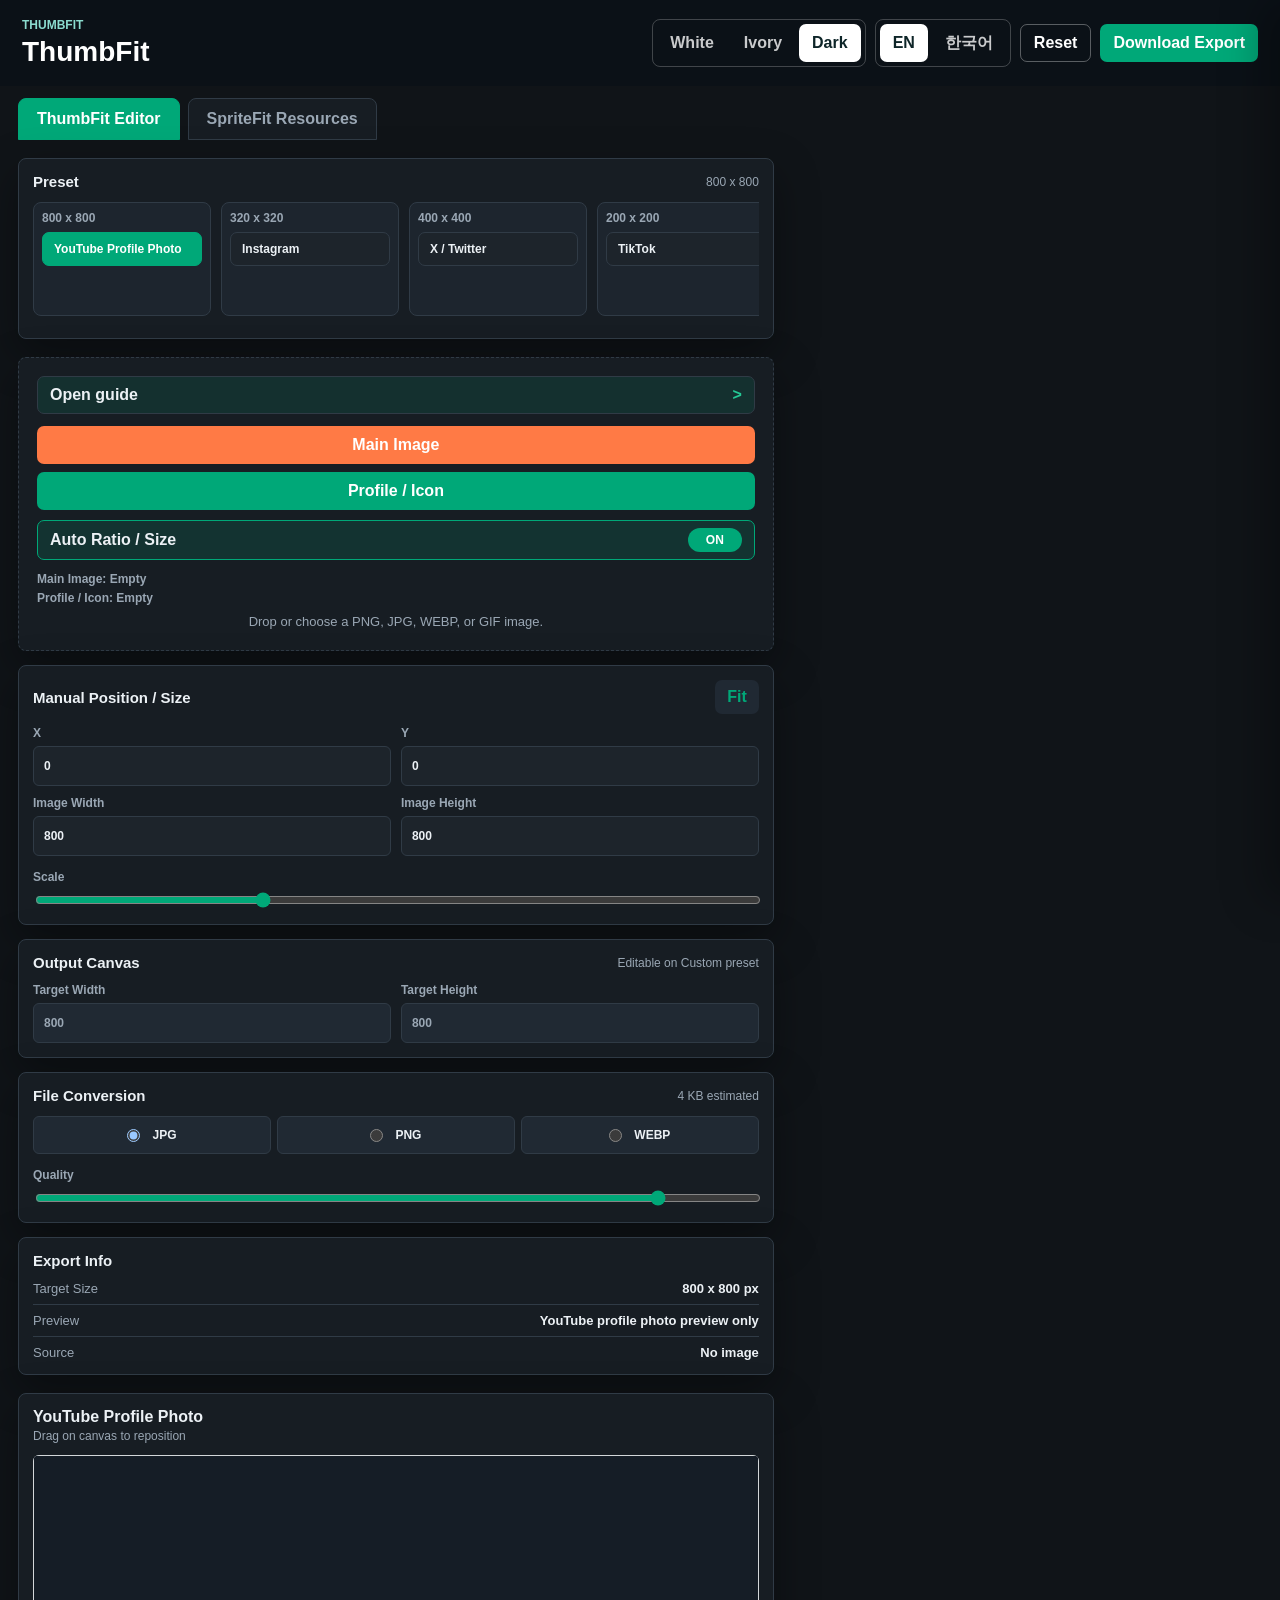
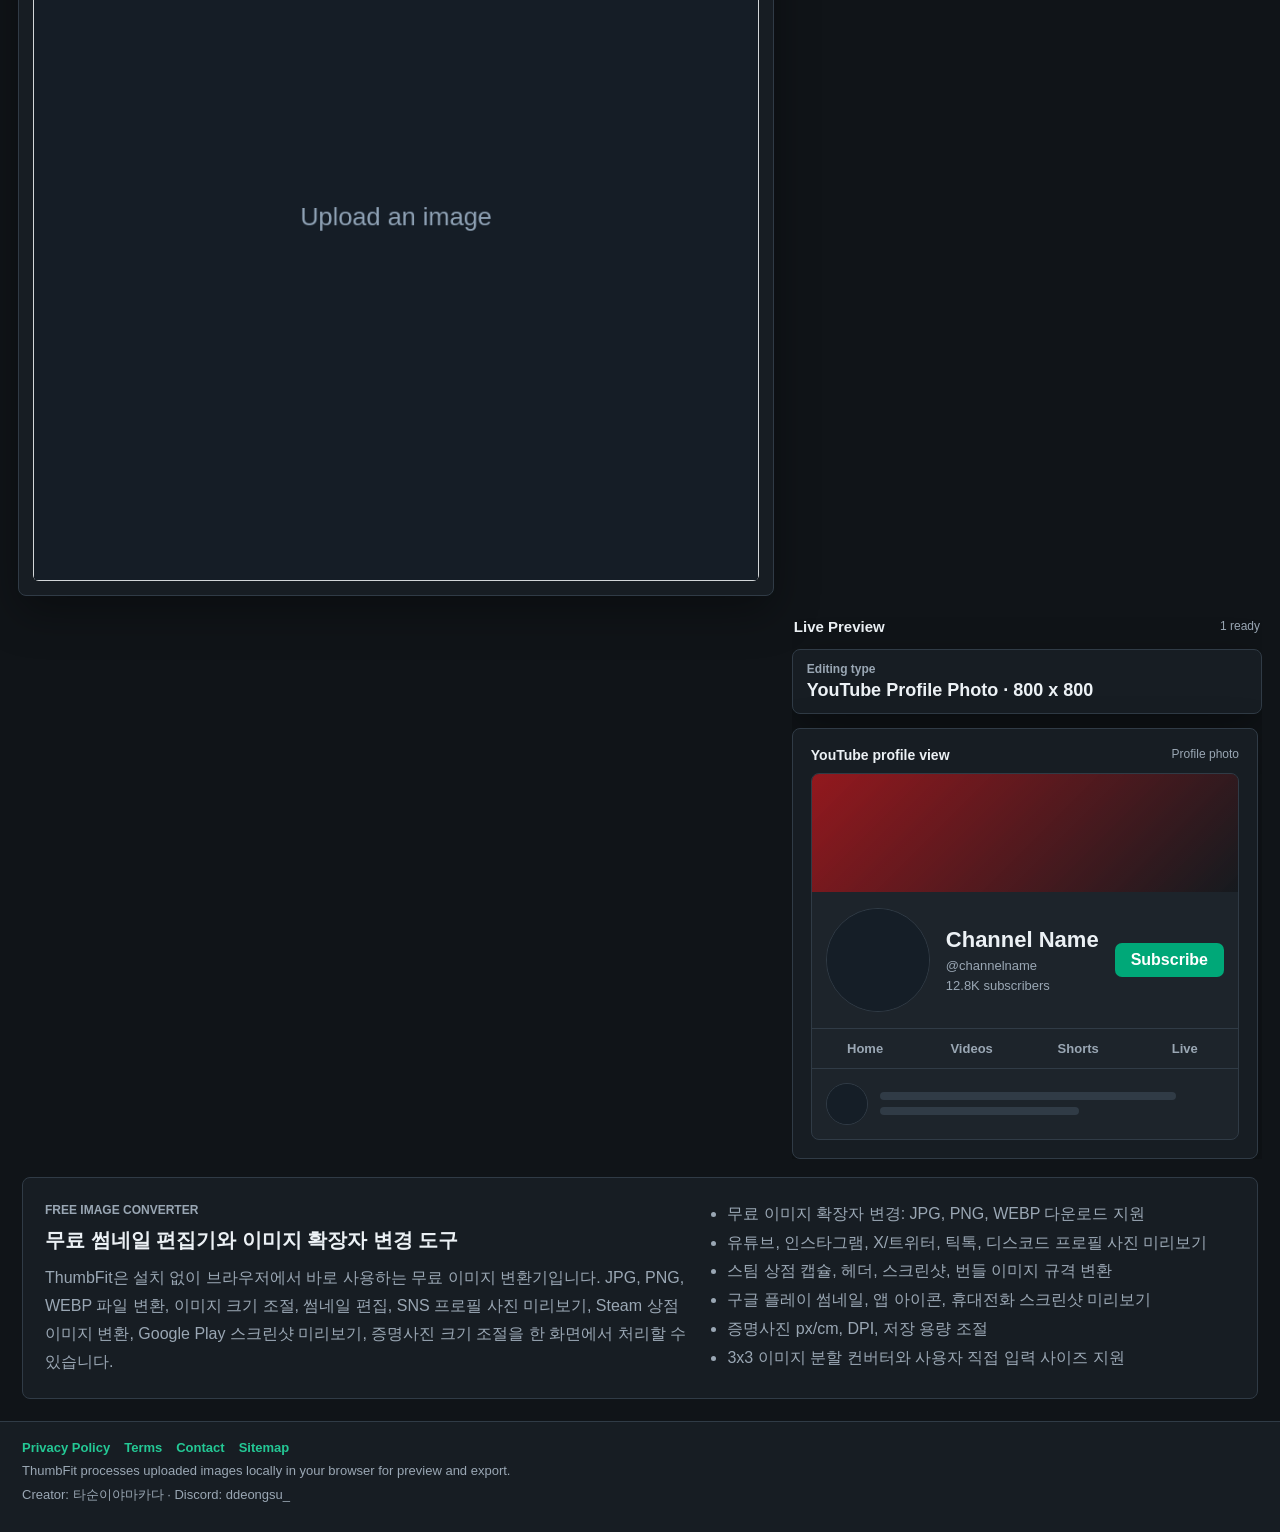
==== commit 07b55e58: "Keep only preset selector in top toolbar" ====
--- a/index.html
+++ b/index.html
@@ -74,6 +74,16 @@
     </nav>
 
     <main class="workspace" id="thumbnailTool" data-tool-panel="thumbnail">
+      <section class="preset-topbar" aria-label="Preset selection">
+        <div class="control-group">
+          <div class="group-title">
+            <h2 data-i18n="presetTitle">Preset</h2>
+            <span id="presetMeta">1280 x 720</span>
+          </div>
+          <div id="presetButtons" class="preset-groups" aria-label="Preview presets"></div>
+        </div>
+      </section>
+
       <section class="tool-panel" aria-label="Editor controls">
         <div class="upload-zone" id="dropZone">
           <input id="fileInput" type="file" accept="image/png,image/jpeg,image/webp,image/gif" hidden>
@@ -92,14 +102,6 @@
             <span id="profileSlotStatus" data-i18n="slotEmpty">Empty</span>
           </div>
           <p data-i18n="uploadHelp">Drop or choose a PNG, JPG, WEBP, or GIF image.</p>
-        </div>
-
-        <div class="control-group">
-          <div class="group-title">
-            <h2 data-i18n="presetTitle">Preset</h2>
-            <span id="presetMeta">1280 x 720</span>
-          </div>
-          <div id="presetButtons" class="preset-groups" aria-label="Preview presets"></div>
         </div>
 
         <div class="control-group">
--- a/styles.css
+++ b/styles.css
@@ -199,10 +199,21 @@
 
 .workspace {
   display: grid;
-  grid-template-columns: minmax(290px, 340px) minmax(420px, 1fr);
+  grid-template-columns: minmax(290px, 340px) minmax(420px, 1fr) minmax(300px, 380px);
+  grid-template-areas:
+    "preset preset preset"
+    "tools canvas preview";
   gap: 18px;
   padding: 18px;
   min-height: calc(100vh - 82px);
+}
+
+.workspace[hidden] {
+  display: none;
+}
+
+.seo-content[hidden] {
+  display: none;
 }
 
 .sprite-workspace {
@@ -220,6 +231,7 @@
 .tool-panel,
 .preview-panel,
 .canvas-stage,
+.preset-topbar,
 .sprite-panel,
 .sprite-stage,
 .sprite-preview-panel {
@@ -235,8 +247,20 @@
   gap: 14px;
 }
 
+.preset-topbar {
+  grid-area: preset;
+}
+
 .tool-panel {
-  grid-row: 1 / span 2;
+  grid-area: tools;
+}
+
+.canvas-stage {
+  grid-area: canvas;
+}
+
+.preview-panel {
+  grid-area: preview;
 }
 
 .upload-zone,
@@ -629,6 +653,10 @@
   padding: 14px;
 }
 
+.preset-topbar .control-group {
+  overflow: hidden;
+}
+
 .group-title,
 .preview-header,
 .stage-toolbar {
@@ -719,14 +747,25 @@
 }
 
 .preset-groups {
-  display: grid;
+  display: flex;
   gap: 10px;
   margin-top: 12px;
+  overflow-x: auto;
+  overflow-y: hidden;
+  padding-bottom: 8px;
+  scroll-snap-type: x proximity;
 }
 
 .preset-group {
+  flex: 0 0 178px;
   display: grid;
   gap: 7px;
+  align-content: start;
+  scroll-snap-align: start;
+  padding: 8px;
+  border: 1px solid var(--line);
+  border-radius: 8px;
+  background: color-mix(in srgb, var(--panel-strong) 68%, var(--panel));
 }
 
 .preset-size {
@@ -736,8 +775,8 @@
 }
 
 .preset-button-row {
-  display: flex;
-  flex-wrap: wrap;
+  display: grid;
+  grid-template-columns: 1fr;
   gap: 7px;
 }
 
@@ -751,6 +790,7 @@
   cursor: pointer;
   font-size: 12px;
   font-weight: 900;
+  text-align: left;
 }
 
 .preset-button.is-active {
@@ -2383,12 +2423,19 @@
 }
 
 @media (max-width: 1280px) {
-  .workspace,
+  .workspace {
+    grid-template-columns: minmax(0, 1fr);
+    grid-template-areas:
+      "preset"
+      "tools"
+      "canvas"
+      "preview";
+  }
+
   .sprite-workspace {
     grid-template-columns: 330px minmax(0, 1fr);
   }
 
-  .preview-panel,
   .sprite-preview-panel {
     grid-column: 2;
   }
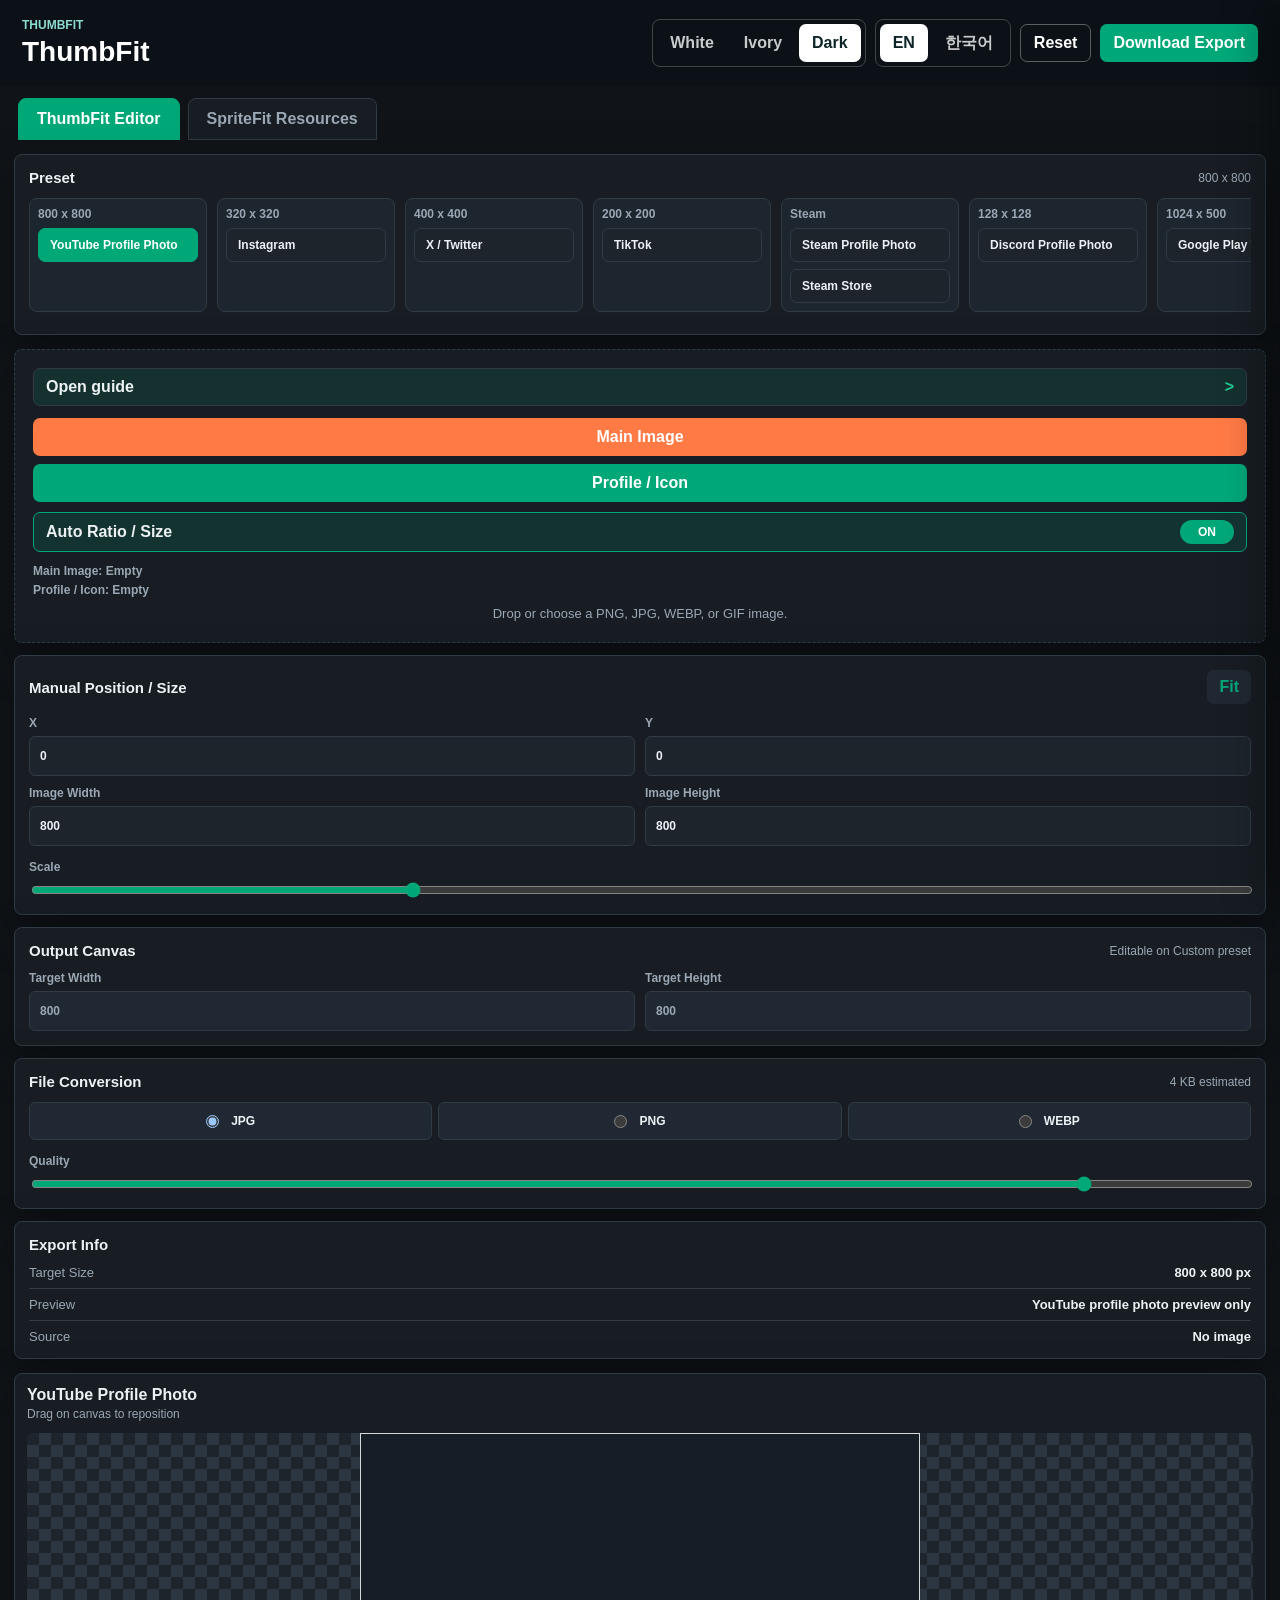
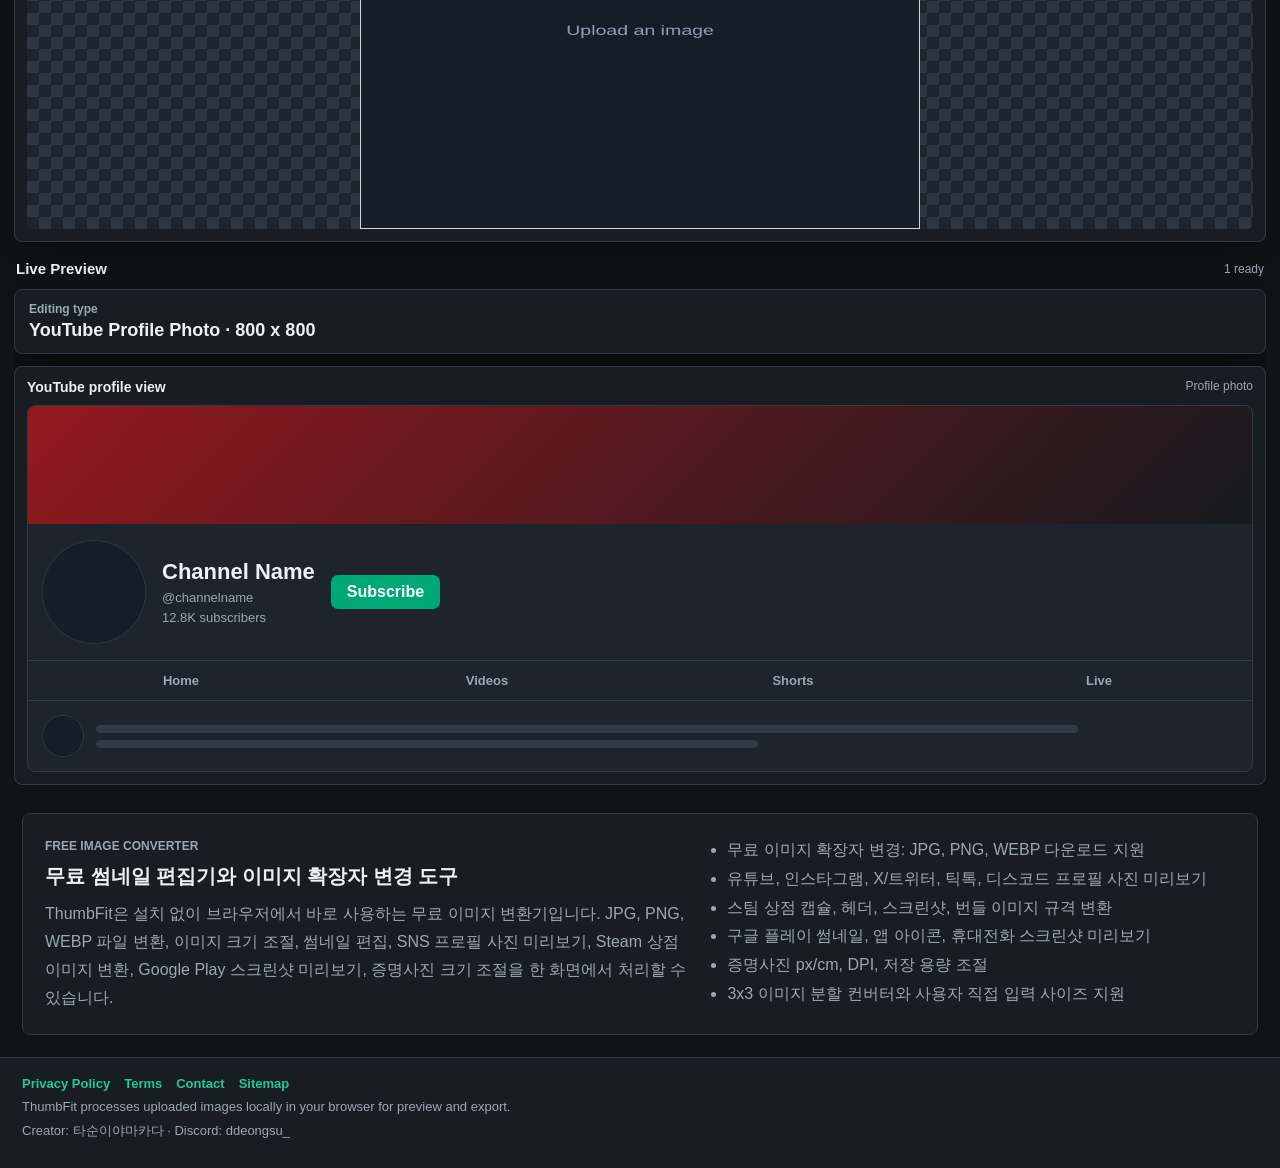
==== commit 3ccfa524: "Split primary and secondary thumbnail previews" ====
--- a/index.html
+++ b/index.html
@@ -208,7 +208,7 @@
         </div>
       </section>
 
-      <aside class="preview-panel" aria-label="Live previews">
+      <aside class="preview-panel preview-panel-primary" aria-label="Primary live preview">
         <div class="preview-header">
           <h2 data-i18n="previewTitle">Live Preview</h2>
           <span id="previewCount">0 ready</span>
@@ -217,8 +217,12 @@
           <span id="previewAssetLabel">Editing</span>
           <strong id="previewAssetTitle">YouTube Thumbnail</strong>
         </div>
+        <div class="preview-primary" id="previewPrimary"></div>
+      </aside>
+
+      <section class="preview-panel preview-panel-secondary" aria-label="Additional live previews">
         <div class="preview-list" id="previewList"></div>
-      </aside>
+      </section>
     </main>
 
     <main class="sprite-workspace" id="spriteTool" data-tool-panel="sprite" hidden>
@@ -239,14 +243,24 @@
 
         <div class="control-group">
           <div class="group-title">
-            <h2>Output Cell</h2>
+            <h2>Frame Mapping</h2>
             <button class="text-button" id="spriteAutoButton" type="button">Auto center</button>
           </div>
           <div class="grid-controls">
-            <label>Width <input id="spriteWidthInput" type="number" min="1" step="1" value="64"></label>
-            <label>Height <input id="spriteHeightInput" type="number" min="1" step="1" value="64"></label>
+            <label>Source W <input id="spriteSourceWidthInput" type="number" min="1" step="1" value="64"></label>
+            <label>Source H <input id="spriteSourceHeightInput" type="number" min="1" step="1" value="64"></label>
+            <label>Output W <input id="spriteWidthInput" type="number" min="1" step="1" value="64"></label>
+            <label>Output H <input id="spriteHeightInput" type="number" min="1" step="1" value="64"></label>
             <label>Padding <input id="spritePaddingInput" type="number" min="0" step="1" value="4"></label>
             <label>Scale % <input id="spriteScaleInput" type="number" min="1" step="1" value="100"></label>
+            <label>Preview Row <input id="spriteRowInput" type="number" min="1" step="1" value="1"></label>
+            <label>Animation FPS <input id="spriteFpsInput" type="number" min="1" max="30" step="1" value="8"></label>
+            <label>Canvas Zoom <input id="spriteZoomInput" type="number" min="25" max="800" step="25" value="100"></label>
+          </div>
+          <div class="sprite-guide-controls" aria-label="Sprite guide controls">
+            <label class="check-row"><input id="spriteCellGuideInput" type="checkbox" checked> Cell border</label>
+            <label class="check-row"><input id="spriteCenterGuideInput" type="checkbox" checked> Center guide</label>
+            <label class="check-row"><input id="spriteFootGuideInput" type="checkbox" checked> Foot guide</label>
           </div>
         </div>
 
@@ -264,7 +278,8 @@
             <label><input type="radio" name="spriteFit" value="cover"> Fill cell</label>
           </div>
           <label class="check-row"><input id="spriteTrimInput" type="checkbox" checked> Auto trim transparent border</label>
-          <label class="check-row"><input id="spriteGuideInput" type="checkbox" checked> Show center and foot guide</label>
+          <label class="check-row"><input id="spriteUniformScaleInput" type="checkbox" checked> Keep same character scale</label>
+          <label class="check-row"><input id="spriteSmoothInput" type="checkbox" checked> Smooth preview for clean image quality</label>
         </div>
 
         <button class="primary-button sprite-download-button" id="spriteDownloadButton" type="button">Download Sprite PNG</button>
@@ -274,7 +289,7 @@
         <div class="stage-toolbar">
           <div class="stage-title-group">
             <strong>SpriteFit Auto Center</strong>
-            <span>엔진별 셀 크기에 맞춰 캐릭터 중심과 발 위치를 안정화합니다.</span>
+            <span id="spriteCanvasInfo">Cell 64 x 64 · Zoom 100%</span>
           </div>
         </div>
         <div class="sprite-canvas-wrap">
@@ -284,10 +299,19 @@
 
       <aside class="sprite-preview-panel">
         <div class="preview-header">
-          <h2>Movement Preview</h2>
+          <h2>Action Row Preview</h2>
           <span id="spritePreviewStatus">waiting</span>
         </div>
+        <div class="sprite-action-preview" id="spriteActionPreview">
+          <canvas id="spriteAnimationCanvas" width="64" height="64"></canvas>
+          <div class="sprite-transform-overlay" id="spriteTransformOverlay" aria-hidden="true"></div>
+          <span id="spriteAnimationEmpty">Upload a sprite sheet to preview one action row.</span>
+        </div>
+        <div class="sprite-action-selector" id="spriteActionSelector" aria-label="Sprite action rows"></div>
         <div class="sprite-walk-preview" id="spriteWalkPreview"></div>
+        <div class="sprite-transform-summary" id="spriteTransformSummary">
+          Upload a sprite sheet to see how each frame is remapped.
+        </div>
         <div class="sprite-info-card">
           <strong>What this fixes</strong>
           <p>서로 다른 크기의 리소스를 가져올 때 캐릭터가 한쪽으로 쏠리거나 이동 중 흔들리는 문제를 줄입니다. 투명 영역을 기준으로 실제 캐릭터 영역을 찾고, 목표 셀의 중앙 또는 발 기준 위치로 다시 배치합니다.</p>
--- a/styles.css
+++ b/styles.css
@@ -52,6 +52,7 @@
 body {
   margin: 0;
   min-height: 100vh;
+  overflow-x: hidden;
   background: var(--bg);
   color: var(--text);
   font-family: Inter, "Segoe UI", "Noto Sans KR", Arial, sans-serif;
@@ -199,12 +200,14 @@
 
 .workspace {
   display: grid;
-  grid-template-columns: minmax(290px, 340px) minmax(420px, 1fr) minmax(300px, 380px);
+  max-width: 100vw;
+  grid-template-columns: minmax(240px, 300px) minmax(340px, 620px) minmax(270px, 340px);
   grid-template-areas:
     "preset preset preset"
-    "tools canvas preview";
-  gap: 18px;
-  padding: 18px;
+    "tools canvas side-preview"
+    "secondary-preview secondary-preview secondary-preview";
+  gap: 14px;
+  padding: 14px;
   min-height: calc(100vh - 82px);
 }
 
@@ -244,7 +247,7 @@
 .sprite-preview-panel {
   display: flex;
   flex-direction: column;
-  gap: 14px;
+  gap: 12px;
 }
 
 .preset-topbar {
@@ -259,8 +262,12 @@
   grid-area: canvas;
 }
 
-.preview-panel {
-  grid-area: preview;
+.preview-panel-primary {
+  grid-area: side-preview;
+}
+
+.preview-panel-secondary {
+  grid-area: secondary-preview;
 }
 
 .upload-zone,
@@ -336,6 +343,22 @@
   margin-top: 10px;
 }
 
+.sprite-guide-controls {
+  display: grid;
+  grid-template-columns: repeat(3, minmax(0, 1fr));
+  gap: 8px;
+  margin-top: 10px;
+}
+
+.sprite-guide-controls .check-row {
+  min-height: 34px;
+  margin-top: 0;
+  border: 1px solid var(--line);
+  border-radius: 7px;
+  padding: 0 9px;
+  background: var(--panel-strong);
+}
+
 .check-row {
   display: flex;
   align-items: center;
@@ -352,15 +375,18 @@
 
 .sprite-stage {
   display: grid;
-  grid-template-rows: auto minmax(360px, 1fr);
+  grid-template-rows: auto minmax(220px, 1fr);
   overflow: hidden;
 }
 
 .sprite-canvas-wrap {
-  display: grid;
-  place-items: center;
-  min-height: 420px;
-  padding: 18px;
+  display: flex;
+  align-items: flex-start;
+  justify-content: flex-start;
+  min-height: 260px;
+  max-height: min(72vh, 760px);
+  padding: 10px;
+  overflow: auto;
   background:
     linear-gradient(45deg, rgba(127, 145, 160, 0.18) 25%, transparent 25%),
     linear-gradient(-45deg, rgba(127, 145, 160, 0.18) 25%, transparent 25%),
@@ -370,15 +396,25 @@
   background-position: 0 0, 0 14px, 14px -14px, -14px 0;
 }
 
+.sprite-canvas-wrap.dragging {
+  outline: 3px solid color-mix(in srgb, var(--brand) 60%, transparent);
+  outline-offset: -6px;
+}
+
 #spriteCanvas {
-  max-width: min(100%, 720px);
-  max-height: 70vh;
   width: auto;
   height: auto;
-  image-rendering: pixelated;
+  max-width: none;
+  max-height: none;
+  image-rendering: auto;
   border: 1px solid var(--line);
   background: transparent;
   box-shadow: var(--shadow);
+  flex: 0 0 auto;
+}
+
+#spriteCanvas.is-pixelated {
+  image-rendering: pixelated;
 }
 
 .sprite-preview-panel {
@@ -387,9 +423,138 @@
 
 .sprite-walk-preview {
   display: grid;
-  grid-template-columns: repeat(5, 1fr);
+  grid-template-columns: repeat(auto-fit, minmax(74px, 1fr));
   gap: 8px;
   min-height: 120px;
+}
+
+.sprite-action-preview {
+  position: relative;
+  display: grid;
+  place-items: center;
+  min-height: 220px;
+  padding: 14px;
+  border: 1px solid var(--line);
+  border-radius: 8px;
+  background: var(--mock-soft);
+  overflow: auto;
+}
+
+.sprite-action-preview span {
+  color: var(--muted);
+  font-size: 13px;
+  font-weight: 800;
+}
+
+#spriteAnimationCanvas {
+  display: none;
+  width: min(100%, 320px);
+  height: auto;
+  max-height: 320px;
+  border: 1px solid var(--line);
+  border-radius: 8px;
+  background:
+    linear-gradient(45deg, rgba(127, 145, 160, 0.18) 25%, transparent 25%),
+    linear-gradient(-45deg, rgba(127, 145, 160, 0.18) 25%, transparent 25%),
+    linear-gradient(45deg, transparent 75%, rgba(127, 145, 160, 0.18) 75%),
+    linear-gradient(-45deg, transparent 75%, rgba(127, 145, 160, 0.18) 75%);
+  background-size: 20px 20px;
+  background-position: 0 0, 0 10px, 10px -10px, -10px 0;
+  image-rendering: auto;
+}
+
+.sprite-action-preview.is-playing #spriteAnimationCanvas {
+  display: block;
+}
+
+.sprite-action-preview.is-playing span {
+  display: none;
+}
+
+.sprite-transform-overlay {
+  position: absolute;
+  left: var(--overlay-x, 35%);
+  top: var(--overlay-y, 35%);
+  width: var(--overlay-w, 30%);
+  height: var(--overlay-h, 30%);
+  display: none;
+  border: 2px solid rgba(255, 99, 51, 0.95);
+  border-radius: 8px;
+  background:
+    radial-gradient(circle at center, rgba(255, 122, 48, 0.28), rgba(255, 55, 55, 0.1) 70%);
+  box-shadow: 0 0 0 999px rgba(11, 17, 23, 0.18), 0 0 26px rgba(255, 88, 42, 0.38);
+  pointer-events: none;
+}
+
+.sprite-action-selector {
+  display: grid;
+  grid-template-columns: repeat(auto-fit, minmax(62px, 1fr));
+  gap: 8px;
+}
+
+.sprite-action-button {
+  min-height: 34px;
+  border: 1px solid var(--line);
+  border-radius: 7px;
+  padding: 0 10px;
+  background: var(--panel-strong);
+  color: var(--text);
+  cursor: pointer;
+  font-weight: 900;
+}
+
+.sprite-action-button.is-active {
+  border-color: color-mix(in srgb, #ff6a33 70%, var(--brand));
+  background: linear-gradient(135deg, rgba(255, 105, 50, 0.86), rgba(255, 53, 72, 0.72));
+  color: #fff;
+}
+
+.sprite-action-gap {
+  display: grid;
+  place-items: center;
+  min-height: 34px;
+  color: var(--muted);
+  font-weight: 900;
+}
+
+.sprite-transform-summary {
+  border: 1px solid color-mix(in srgb, #ff6a33 35%, var(--line));
+  border-radius: 8px;
+  padding: 12px;
+  background: linear-gradient(135deg, rgba(255, 108, 50, 0.12), rgba(255, 51, 90, 0.08));
+  color: var(--muted);
+  font-size: 12px;
+  font-weight: 800;
+  line-height: 1.55;
+}
+
+.sprite-transform-summary strong {
+  color: var(--text);
+}
+
+.sprite-preview-panel.is-pixelated #spriteAnimationCanvas,
+.sprite-preview-panel.is-pixelated .sprite-action-strip img,
+.sprite-preview-panel.is-pixelated .sprite-step img {
+  image-rendering: pixelated;
+}
+
+.sprite-action-strip {
+  display: flex;
+  align-items: end;
+  gap: 10px;
+  padding: 14px;
+  max-width: 100%;
+}
+
+.sprite-action-strip img {
+  width: auto;
+  height: auto;
+  max-width: 180px;
+  max-height: 180px;
+  image-rendering: auto;
+  border: 1px solid var(--line);
+  border-radius: 6px;
+  background: transparent;
 }
 
 .sprite-step {
@@ -405,7 +570,7 @@
 .sprite-step img {
   max-width: 86%;
   max-height: 90%;
-  image-rendering: pixelated;
+  image-rendering: auto;
 }
 
 .sprite-step:nth-child(2),
@@ -748,6 +913,7 @@
 
 .preset-groups {
   display: flex;
+  max-width: 100%;
   gap: 10px;
   margin-top: 12px;
   overflow-x: auto;
@@ -836,7 +1002,7 @@
 .canvas-stage {
   display: grid;
   grid-template-rows: auto minmax(0, 1fr);
-  padding: 14px;
+  padding: 12px;
   overflow: hidden;
 }
 
@@ -883,7 +1049,8 @@
 .canvas-shell {
   display: grid;
   place-items: center;
-  min-height: 360px;
+  min-height: 260px;
+  max-height: min(48vh, 520px);
   border-radius: 6px;
   background:
     linear-gradient(45deg, color-mix(in srgb, var(--line) 80%, transparent) 25%, transparent 25%),
@@ -903,9 +1070,9 @@
 
 #editorCanvas {
   display: block;
-  width: min(100%, 920px);
+  width: min(100%, 560px);
   height: auto;
-  max-height: calc(100vh - 150px);
+  max-height: min(44vh, 480px);
   border: 1px solid rgba(15, 36, 48, 0.18);
   background: #fff;
   cursor: default;
@@ -914,8 +1081,16 @@
 }
 
 .preview-panel {
-  grid-column: 2;
-  overflow: hidden;
+  overflow: hidden;
+}
+
+.preview-panel-secondary[hidden] {
+  display: none;
+}
+
+.preview-primary {
+  display: grid;
+  gap: 12px;
 }
 
 .preview-header {
@@ -945,13 +1120,17 @@
 
 .preview-list {
   display: grid;
-  gap: 18px;
-  overflow: auto;
-  padding-right: 4px;
+  grid-template-columns: repeat(auto-fit, minmax(300px, 1fr));
+  gap: 14px;
+  overflow: visible;
 }
 
 .preview-card {
-  padding: 18px;
+  padding: 14px;
+}
+
+.preview-panel-primary .preview-card {
+  padding: 12px;
 }
 
 .preview-title {
@@ -1215,6 +1394,10 @@
   background-size: 300% 300%;
   background-repeat: no-repeat;
   background-color: var(--mock-soft);
+}
+
+.split-header-preview .split-header-tool {
+  box-shadow: none;
 }
 
 .profile-stats {
@@ -1454,9 +1637,9 @@
 
 .stage-steam-assets {
   display: grid;
-  gap: 10px;
-  padding: 12px;
-  margin-bottom: 12px;
+  gap: 8px;
+  padding: 10px;
+  margin-bottom: 10px;
   border: 1px solid var(--line);
   border-radius: 8px;
   background: var(--panel);
@@ -1468,8 +1651,8 @@
 
 .steam-asset-list {
   display: grid;
-  grid-template-columns: repeat(auto-fit, minmax(150px, 1fr));
-  gap: 8px;
+  grid-template-columns: repeat(auto-fit, minmax(120px, 1fr));
+  gap: 7px;
 }
 
 .steam-asset-button {
@@ -1477,10 +1660,10 @@
   align-items: center;
   justify-content: space-between;
   gap: 10px;
-  min-height: 42px;
+  min-height: 36px;
   border: 1px solid var(--line);
   border-radius: 7px;
-  padding: 0 12px;
+  padding: 0 10px;
   background: var(--mock-bg);
   color: var(--text);
   cursor: pointer;
@@ -1488,8 +1671,43 @@
 
 .steam-asset-button span {
   color: var(--muted);
+  font-size: 11px;
+  font-weight: 900;
+}
+
+.steam-focus-preview {
+  display: grid;
+  gap: 12px;
+}
+
+.steam-focus-slot {
+  display: grid;
+  place-items: center;
+  width: 100%;
+  max-height: 220px;
+  overflow: hidden;
+  border: 1px solid #31506b;
+  border-radius: 6px;
+  background: #0b141f;
+}
+
+.steam-focus-slot img {
+  width: 100%;
+  height: 100%;
+  object-fit: cover;
+}
+
+.steam-focus-info {
+  display: grid;
+  gap: 5px;
+  color: #dbe8f5;
+}
+
+.steam-focus-info span,
+.steam-focus-info p {
+  color: #9fb8cc;
   font-size: 12px;
-  font-weight: 900;
+  line-height: 1.45;
 }
 
 .steam-asset-button.is-active {
@@ -2097,6 +2315,41 @@
   overflow: hidden;
 }
 
+.google-play-focus {
+  display: grid;
+  gap: 14px;
+}
+
+.play-page-header.compact {
+  align-items: center;
+  gap: 12px;
+}
+
+.play-page-header.compact .play-app-icon {
+  width: 62px;
+  border-radius: 14px;
+}
+
+.play-page-header.compact h3 {
+  margin-bottom: 4px;
+  font-size: 22px;
+  line-height: 1.05;
+}
+
+.google-focus-hero {
+  overflow: hidden;
+  border: 1px solid var(--line);
+  border-radius: 7px;
+  background: var(--mock-soft);
+  aspect-ratio: 16 / 9;
+}
+
+.google-focus-hero img {
+  width: 100%;
+  height: 100%;
+  object-fit: cover;
+}
+
 .play-page-header {
   display: flex;
   align-items: flex-start;
@@ -2429,7 +2682,8 @@
       "preset"
       "tools"
       "canvas"
-      "preview";
+      "side-preview"
+      "secondary-preview";
   }
 
   .sprite-workspace {
